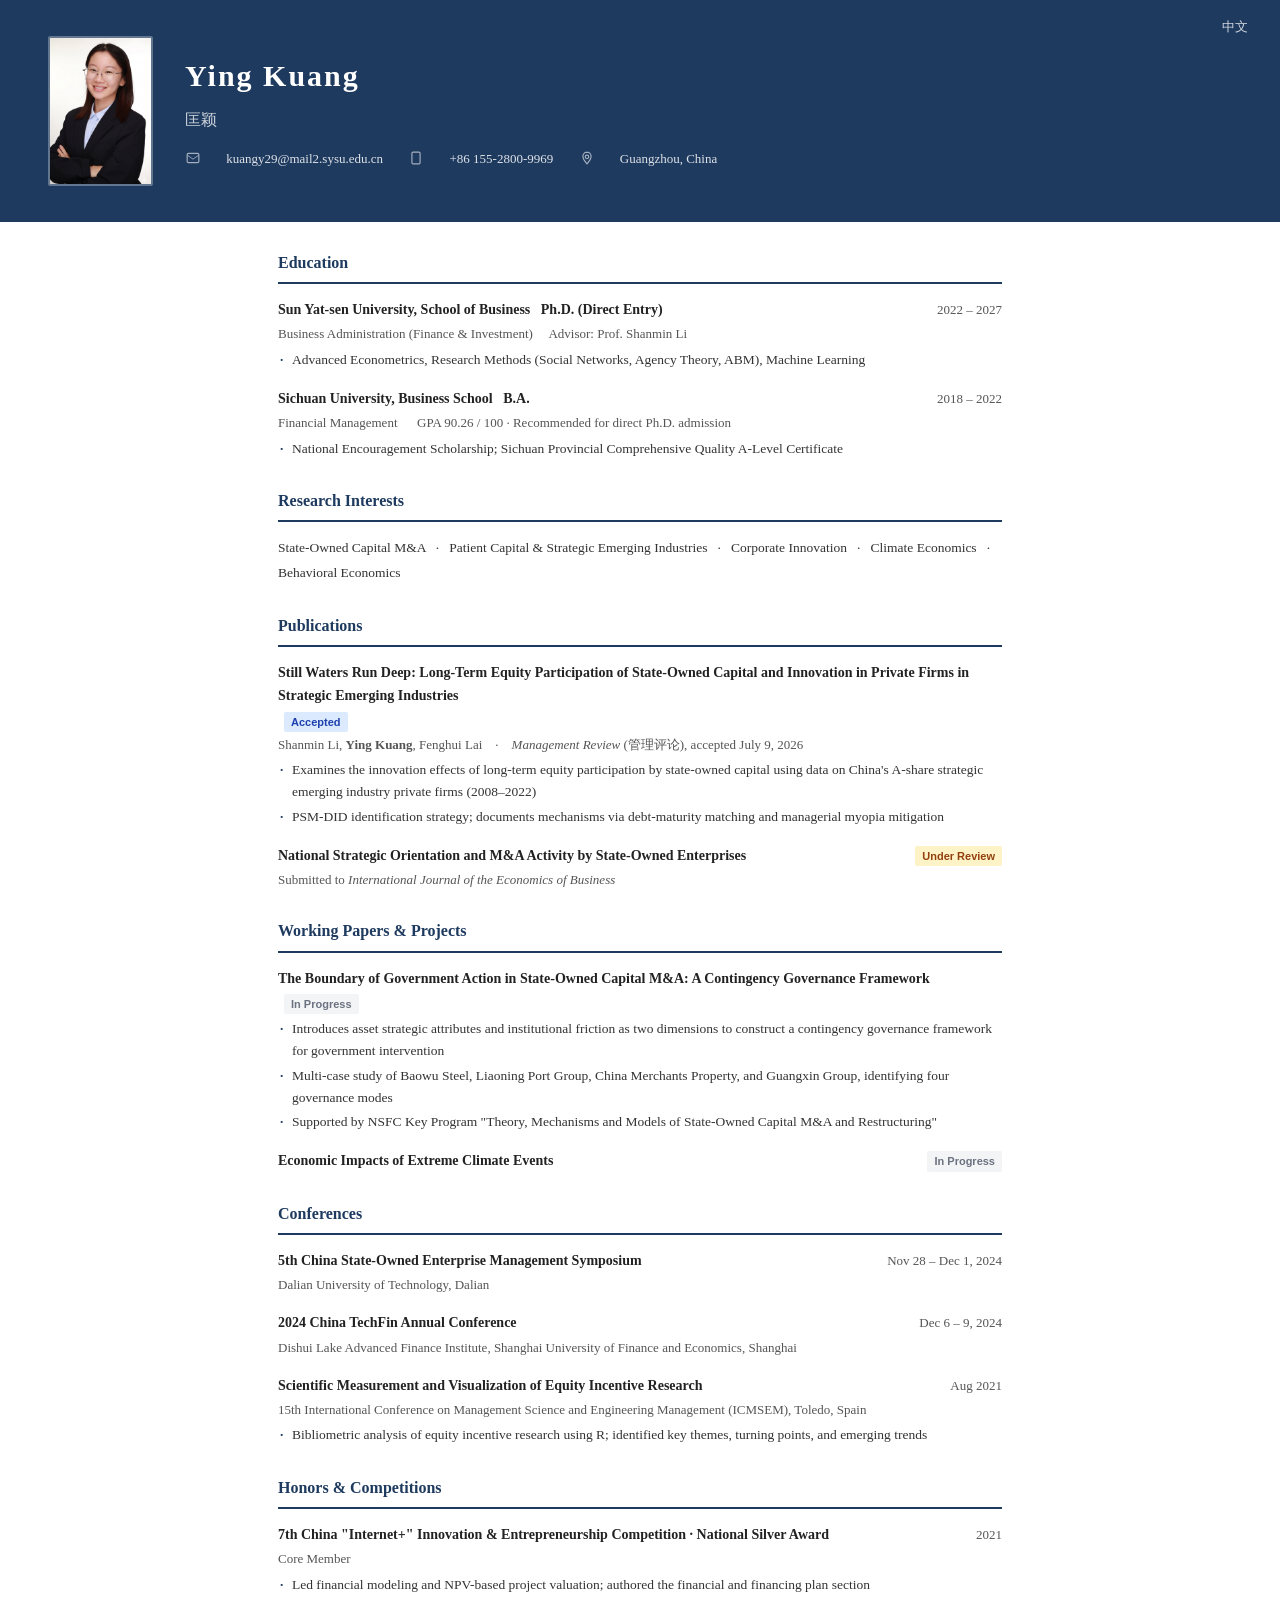
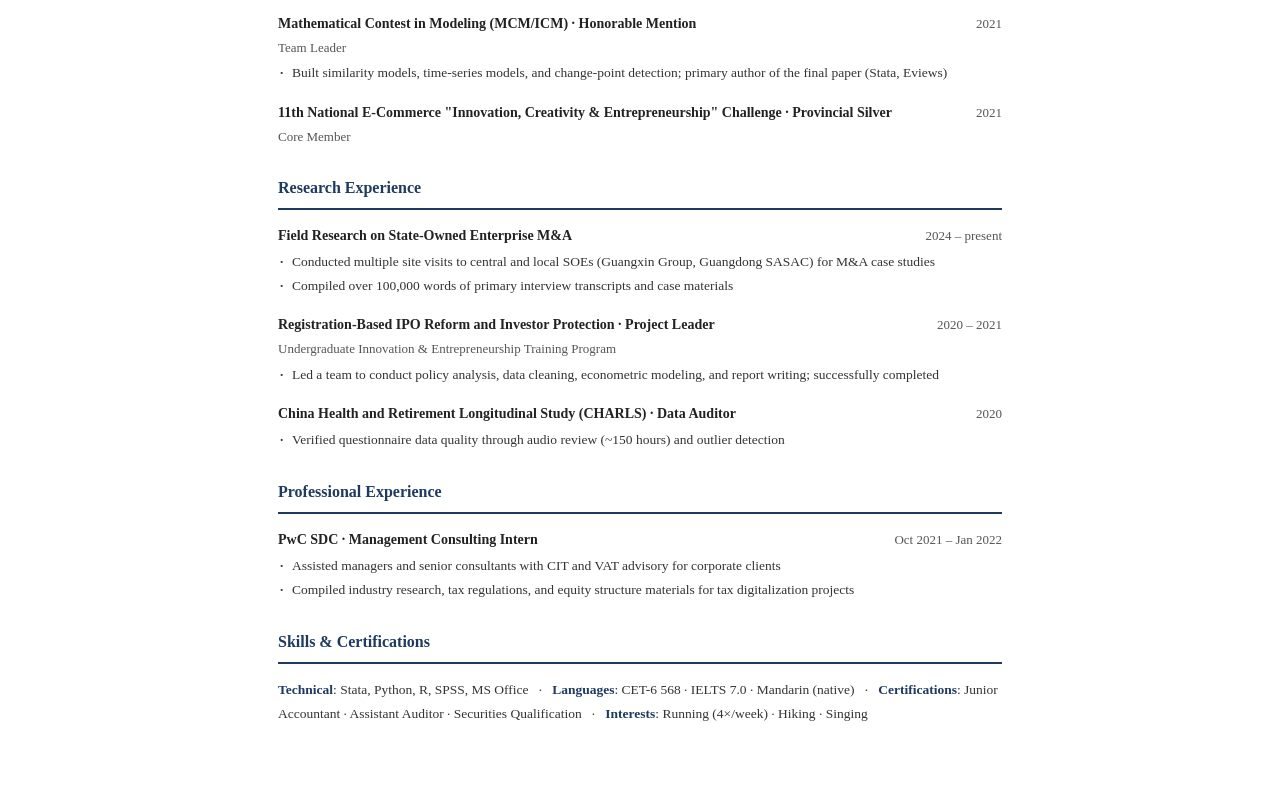
==== index_en.html @ 60b2f798 "feat: optimize resume website — shared CSS, compressed photo, SEO & a11y - Extract duplicate CSS int" ====
<!DOCTYPE html>
<html lang="en">
<head>
<meta charset="UTF-8">
<meta name="viewport" content="width=device-width, initial-scale=1.0">
<title>Ying Kuang — Academic Resume</title>
<meta name="description" content="Ying Kuang (匡颖), Ph.D. candidate at Sun Yat-sen University Business School. Research interests: state-owned capital M&A, patient capital & strategic emerging industries, corporate innovation, climate economics.">
<meta property="og:title" content="Ying Kuang — Academic Resume">
<meta property="og:description" content="Ph.D. candidate at Sun Yat-sen University. Research: state-owned capital M&A, patient capital, corporate innovation.">
<meta property="og:type" content="profile">
<link rel="canonical" href="https://yingkuang.github.io/">
<link rel="icon" href="data:image/svg+xml,<svg xmlns='http://www.w3.org/2000/svg' viewBox='0 0 100 100'><text y='.9em' font-size='90'>YK</text></svg>">
<link rel="stylesheet" href="style.css">
</head>
<body>

<a href="#main-content" class="skip-link">Skip to main content</a>

<header class="header">
  <div class="lang-switch"><a href="index.html" aria-label="Switch to Chinese">中文</a></div>
  <img class="header-photo" src="photo.png" alt="Ying Kuang photo" width="105" height="150">
  <div class="header-info">
    <h1>Ying Kuang</h1>
    <p class="sub-name">匡颖</p>
    <div class="contact-line">
      <span>
        <span class="contact-icon" aria-hidden="true">
          <svg viewBox="0 0 24 24"><rect x="2" y="4" width="20" height="16" rx="2"/><path d="M2 7l10 7 10-7" stroke="#fff" fill="none" stroke-width="1.5"/></svg>
        </span>
        kuangy29@mail2.sysu.edu.cn
      </span>
      <span>
        <span class="contact-icon" aria-hidden="true">
          <svg viewBox="0 0 24 24"><rect x="5" y="2" width="14" height="20" rx="2"/><line x1="12" y1="18" x2="12" y2="18.01"/></svg>
        </span>
        +86 155-2800-9969
      </span>
      <span>
        <span class="contact-icon" aria-hidden="true">
          <svg viewBox="0 0 24 24"><circle cx="12" cy="10" r="3"/><path d="M12 2C8.13 2 5 5.13 5 9c0 5.25 7 13 7 13s7-7.75 7-13c0-3.87-3.13-7-7-7z"/></svg>
        </span>
        Guangzhou, China
      </span>
    </div>
  </div>
</header>

<div class="container" id="main-content">

  <!-- Education -->
  <section class="section" aria-labelledby="sec-edu">
    <h2 class="section-title" id="sec-edu">Education</h2>
    <div class="item">
      <div class="item-head">
        <span class="item-title">Sun Yat-sen University, School of Business &nbsp; Ph.D. (Direct Entry)</span>
        <span class="item-meta">2022 – 2027</span>
      </div>
      <div class="item-sub">Business Administration (Finance &amp; Investment) &emsp;Advisor: Prof. Shanmin Li</div>
      <ul class="item-desc">
        <li>Advanced Econometrics, Research Methods (Social Networks, Agency Theory, ABM), Machine Learning</li>
      </ul>
    </div>
    <div class="item">
      <div class="item-head">
        <span class="item-title">Sichuan University, Business School &nbsp; B.A.</span>
        <span class="item-meta">2018 – 2022</span>
      </div>
      <div class="item-sub">Financial Management &emsp; GPA 90.26 / 100 · Recommended for direct Ph.D. admission</div>
      <ul class="item-desc">
        <li>National Encouragement Scholarship; Sichuan Provincial Comprehensive Quality A-Level Certificate</li>
      </ul>
    </div>
  </section>

  <!-- Research Interests -->
  <section class="section" aria-labelledby="sec-interests">
    <h2 class="section-title" id="sec-interests">Research Interests</h2>
    <p class="inline-skills">
      State-Owned Capital M&amp;A &ensp;·&ensp; Patient Capital &amp; Strategic Emerging Industries &ensp;·&ensp; Corporate Innovation &ensp;·&ensp; Climate Economics &ensp;·&ensp; Behavioral Economics
    </p>
  </section>

  <!-- Publications -->
  <section class="section" aria-labelledby="sec-pub">
    <h2 class="section-title" id="sec-pub">Publications</h2>
    <div class="item">
      <div class="item-head">
        <span class="item-title">Still Waters Run Deep: Long-Term Equity Participation of State-Owned Capital and Innovation in Private Firms in Strategic Emerging Industries</span>
        <span class="tag tag-accepted">Accepted</span>
      </div>
      <div class="item-sub">Shanmin Li, <strong>Ying Kuang</strong>, Fenghui Lai&emsp;·&emsp;<em>Management Review</em> (管理评论), accepted July 9, 2026</div>
      <ul class="item-desc">
        <li>Examines the innovation effects of long-term equity participation by state-owned capital using data on China's A-share strategic emerging industry private firms (2008–2022)</li>
        <li>PSM-DID identification strategy; documents mechanisms via debt-maturity matching and managerial myopia mitigation</li>
      </ul>
    </div>
    <div class="item">
      <div class="item-head">
        <span class="item-title">National Strategic Orientation and M&amp;A Activity by State-Owned Enterprises</span>
        <span class="tag tag-under-review">Under Review</span>
      </div>
      <div class="item-sub">Submitted to <em>International Journal of the Economics of Business</em></div>
    </div>
  </section>

  <!-- Working Papers -->
  <section class="section" aria-labelledby="sec-wip">
    <h2 class="section-title" id="sec-wip">Working Papers &amp; Projects</h2>
    <div class="item">
      <div class="item-head">
        <span class="item-title">The Boundary of Government Action in State-Owned Capital M&amp;A: A Contingency Governance Framework</span>
        <span class="tag tag-working">In Progress</span>
      </div>
      <ul class="item-desc">
        <li>Introduces asset strategic attributes and institutional friction as two dimensions to construct a contingency governance framework for government intervention</li>
        <li>Multi-case study of Baowu Steel, Liaoning Port Group, China Merchants Property, and Guangxin Group, identifying four governance modes</li>
        <li>Supported by NSFC Key Program "Theory, Mechanisms and Models of State-Owned Capital M&amp;A and Restructuring"</li>
      </ul>
    </div>
    <div class="item">
      <div class="item-head">
        <span class="item-title">Economic Impacts of Extreme Climate Events</span>
        <span class="tag tag-working">In Progress</span>
      </div>
    </div>
  </section>

  <!-- Conferences -->
  <section class="section" aria-labelledby="sec-conf">
    <h2 class="section-title" id="sec-conf">Conferences</h2>
    <div class="item">
      <div class="item-head">
        <span class="item-title">5th China State-Owned Enterprise Management Symposium</span>
        <span class="item-meta">Nov 28 – Dec 1, 2024</span>
      </div>
      <div class="item-sub">Dalian University of Technology, Dalian</div>
    </div>
    <div class="item">
      <div class="item-head">
        <span class="item-title">2024 China TechFin Annual Conference</span>
        <span class="item-meta">Dec 6 – 9, 2024</span>
      </div>
      <div class="item-sub">Dishui Lake Advanced Finance Institute, Shanghai University of Finance and Economics, Shanghai</div>
    </div>
    <div class="item">
      <div class="item-head">
        <span class="item-title">Scientific Measurement and Visualization of Equity Incentive Research</span>
        <span class="item-meta">Aug 2021</span>
      </div>
      <div class="item-sub">15th International Conference on Management Science and Engineering Management (ICMSEM), Toledo, Spain</div>
      <ul class="item-desc">
        <li>Bibliometric analysis of equity incentive research using R; identified key themes, turning points, and emerging trends</li>
      </ul>
    </div>
  </section>

  <!-- Honors & Competitions -->
  <section class="section" aria-labelledby="sec-honors">
    <h2 class="section-title" id="sec-honors">Honors &amp; Competitions</h2>
    <div class="item">
      <div class="item-head">
        <span class="item-title">7th China "Internet+" Innovation &amp; Entrepreneurship Competition · National Silver Award</span>
        <span class="item-meta">2021</span>
      </div>
      <div class="item-sub">Core Member</div>
      <ul class="item-desc">
        <li>Led financial modeling and NPV-based project valuation; authored the financial and financing plan section</li>
      </ul>
    </div>
    <div class="item">
      <div class="item-head">
        <span class="item-title">Mathematical Contest in Modeling (MCM/ICM) · Honorable Mention</span>
        <span class="item-meta">2021</span>
      </div>
      <div class="item-sub">Team Leader</div>
      <ul class="item-desc">
        <li>Built similarity models, time-series models, and change-point detection; primary author of the final paper (Stata, Eviews)</li>
      </ul>
    </div>
    <div class="item">
      <div class="item-head">
        <span class="item-title">11th National E-Commerce "Innovation, Creativity &amp; Entrepreneurship" Challenge · Provincial Silver</span>
        <span class="item-meta">2021</span>
      </div>
      <div class="item-sub">Core Member</div>
    </div>
  </section>

  <!-- Research Experience -->
  <section class="section" aria-labelledby="sec-research">
    <h2 class="section-title" id="sec-research">Research Experience</h2>
    <div class="item">
      <div class="item-head">
        <span class="item-title">Field Research on State-Owned Enterprise M&amp;A</span>
        <span class="item-meta">2024 – present</span>
      </div>
      <ul class="item-desc">
        <li>Conducted multiple site visits to central and local SOEs (Guangxin Group, Guangdong SASAC) for M&amp;A case studies</li>
        <li>Compiled over 100,000 words of primary interview transcripts and case materials</li>
      </ul>
    </div>
    <div class="item">
      <div class="item-head">
        <span class="item-title">Registration-Based IPO Reform and Investor Protection · Project Leader</span>
        <span class="item-meta">2020 – 2021</span>
      </div>
      <div class="item-sub">Undergraduate Innovation &amp; Entrepreneurship Training Program</div>
      <ul class="item-desc">
        <li>Led a team to conduct policy analysis, data cleaning, econometric modeling, and report writing; successfully completed</li>
      </ul>
    </div>
    <div class="item">
      <div class="item-head">
        <span class="item-title">China Health and Retirement Longitudinal Study (CHARLS) · Data Auditor</span>
        <span class="item-meta">2020</span>
      </div>
      <ul class="item-desc">
        <li>Verified questionnaire data quality through audio review (~150 hours) and outlier detection</li>
      </ul>
    </div>
  </section>

  <!-- Professional Experience -->
  <section class="section" aria-labelledby="sec-intern">
    <h2 class="section-title" id="sec-intern">Professional Experience</h2>
    <div class="item">
      <div class="item-head">
        <span class="item-title">PwC SDC · Management Consulting Intern</span>
        <span class="item-meta">Oct 2021 – Jan 2022</span>
      </div>
      <ul class="item-desc">
        <li>Assisted managers and senior consultants with CIT and VAT advisory for corporate clients</li>
        <li>Compiled industry research, tax regulations, and equity structure materials for tax digitalization projects</li>
      </ul>
    </div>
  </section>

  <!-- Skills -->
  <section class="section" aria-labelledby="sec-skills">
    <h2 class="section-title" id="sec-skills">Skills &amp; Certifications</h2>
    <p class="inline-skills">
      <strong>Technical</strong>: Stata, Python, R, SPSS, MS Office &ensp;·&ensp;
      <strong>Languages</strong>: CET-6 568 · IELTS 7.0 · Mandarin (native) &ensp;·&ensp;
      <strong>Certifications</strong>: Junior Accountant · Assistant Auditor · Securities Qualification &ensp;·&ensp;
      <strong>Interests</strong>: Running (4×/week) · Hiking · Singing
    </p>
  </section>

</div>
</body>
</html>
---- style.css ----
/* ===== Reset & Base ===== */
* { margin: 0; padding: 0; box-sizing: border-box; }

body {
  font-family: "Times New Roman", "Songti SC", "Noto Serif SC", "SimSun", serif;
  font-size: 14px;
  line-height: 1.65;
  color: #222;
  background: #fff;
  -webkit-font-smoothing: antialiased;
}

a {
  color: #1e3a5f;
  text-decoration: none;
}
a:hover {
  text-decoration: underline;
}

/* ===== Skip Link (accessibility) ===== */
.skip-link {
  position: absolute;
  top: -100px;
  left: 0;
  background: #1e3a5f;
  color: #fff;
  padding: 8px 16px;
  z-index: 100;
}
.skip-link:focus {
  top: 0;
}

/* ===== Header ===== */
.header {
  position: relative;
  background: #1e3a5f;
  color: #fff;
  padding: 36px 48px;
  display: flex;
  align-items: center;
  gap: 32px;
}
.header-photo {
  width: 105px;
  height: 150px;
  object-fit: cover;
  border: 2px solid rgba(255, 255, 255, 0.3);
  flex-shrink: 0;
  border-radius: 2px;
}
.header-info h1 {
  font-size: 30px;
  font-weight: 700;
  letter-spacing: 2px;
  margin-bottom: 6px;
  font-family: "Times New Roman", "Songti SC", "Noto Serif SC", serif;
}
.header-info .sub-name {
  font-size: 16px;
  font-weight: 400;
  opacity: 0.75;
  margin-bottom: 14px;
}
.header-info .contact-line {
  font-size: 13px;
  opacity: 0.85;
  line-height: 1.8;
}
.header-info .contact-line span {
  margin-right: 22px;
}
.contact-icon {
  display: inline-block;
  width: 16px;
  text-align: center;
  margin-right: 2px;
  filter: brightness(10);
  opacity: 0.7;
}
.contact-icon svg {
  width: 14px;
  height: 14px;
  vertical-align: -2px;
  fill: none;
  stroke: currentColor;
  stroke-width: 2;
}

/* ===== Language Switch ===== */
.lang-switch {
  position: absolute;
  top: 16px;
  right: 32px;
  font-size: 13px;
  font-family: -apple-system, BlinkMacSystemFont, "PingFang SC", sans-serif;
}
.lang-switch a {
  color: rgba(255, 255, 255, 0.8);
}
.lang-switch a:hover {
  color: #fff;
  text-decoration: none;
}

/* ===== Container & Sections ===== */
.container {
  max-width: 820px;
  margin: 0 auto;
  padding: 0 48px 60px;
}
.section {
  margin-top: 28px;
}
.section-title {
  font-size: 16px;
  font-weight: 700;
  color: #1e3a5f;
  padding-bottom: 6px;
  border-bottom: 2px solid #1e3a5f;
  margin-bottom: 14px;
  font-family: "Times New Roman", "Songti SC", "Noto Serif SC", serif;
}

/* ===== Items ===== */
.item {
  margin-bottom: 16px;
}
.item-head {
  display: flex;
  justify-content: space-between;
  align-items: baseline;
  flex-wrap: wrap;
  gap: 4px 12px;
  margin-bottom: 2px;
}
.item-title {
  font-weight: 700;
  font-size: 14px;
}
.item-meta {
  font-size: 13px;
  color: #555;
  white-space: nowrap;
}
.item-sub {
  font-size: 13px;
  color: #555;
  margin-bottom: 2px;
}
.item-desc {
  font-size: 13.5px;
  color: #333;
  margin-top: 4px;
}
.item-desc li {
  position: relative;
  padding-left: 14px;
  margin-bottom: 2px;
  list-style: none;
}
.item-desc li::before {
  content: "\00B7";
  position: absolute;
  left: 2px;
  color: #1e3a5f;
  font-weight: 700;
}

/* ===== Tags ===== */
.tag {
  display: inline-block;
  font-size: 11px;
  font-weight: 600;
  padding: 1px 7px;
  border-radius: 2px;
  margin-left: 6px;
  vertical-align: middle;
  font-family: -apple-system, BlinkMacSystemFont, "PingFang SC", sans-serif;
}
.tag-accepted {
  background: #dbeafe;
  color: #1e40af;
}
.tag-under-review {
  background: #fef3c7;
  color: #92400e;
}
.tag-working {
  background: #f3f4f6;
  color: #6b7280;
}

/* ===== Inline Skills ===== */
.inline-skills {
  font-size: 13.5px;
  color: #333;
  line-height: 1.8;
}
.inline-skills strong {
  color: #1e3a5f;
}

/* ===== Print ===== */
@media print {
  body {
    font-size: 12px;
  }
  .header {
    padding: 20px 32px;
    -webkit-print-color-adjust: exact;
    print-color-adjust: exact;
  }
  .container {
    padding: 0 32px 32px;
  }
  .section {
    page-break-inside: avoid;
  }
  .lang-switch,
  .skip-link {
    display: none;
  }
  a[href]::after {
    content: none;
  }
}

/* ===== Mobile ===== */
@media (max-width: 640px) {
  .header {
    flex-direction: column;
    text-align: center;
    padding: 28px 20px;
  }
  .container {
    padding: 0 20px 40px;
  }
  .header-info .contact-line span {
    display: block;
    margin-right: 0;
    margin-bottom: 2px;
  }
  .lang-switch {
    top: 10px;
    right: 16px;
  }
}
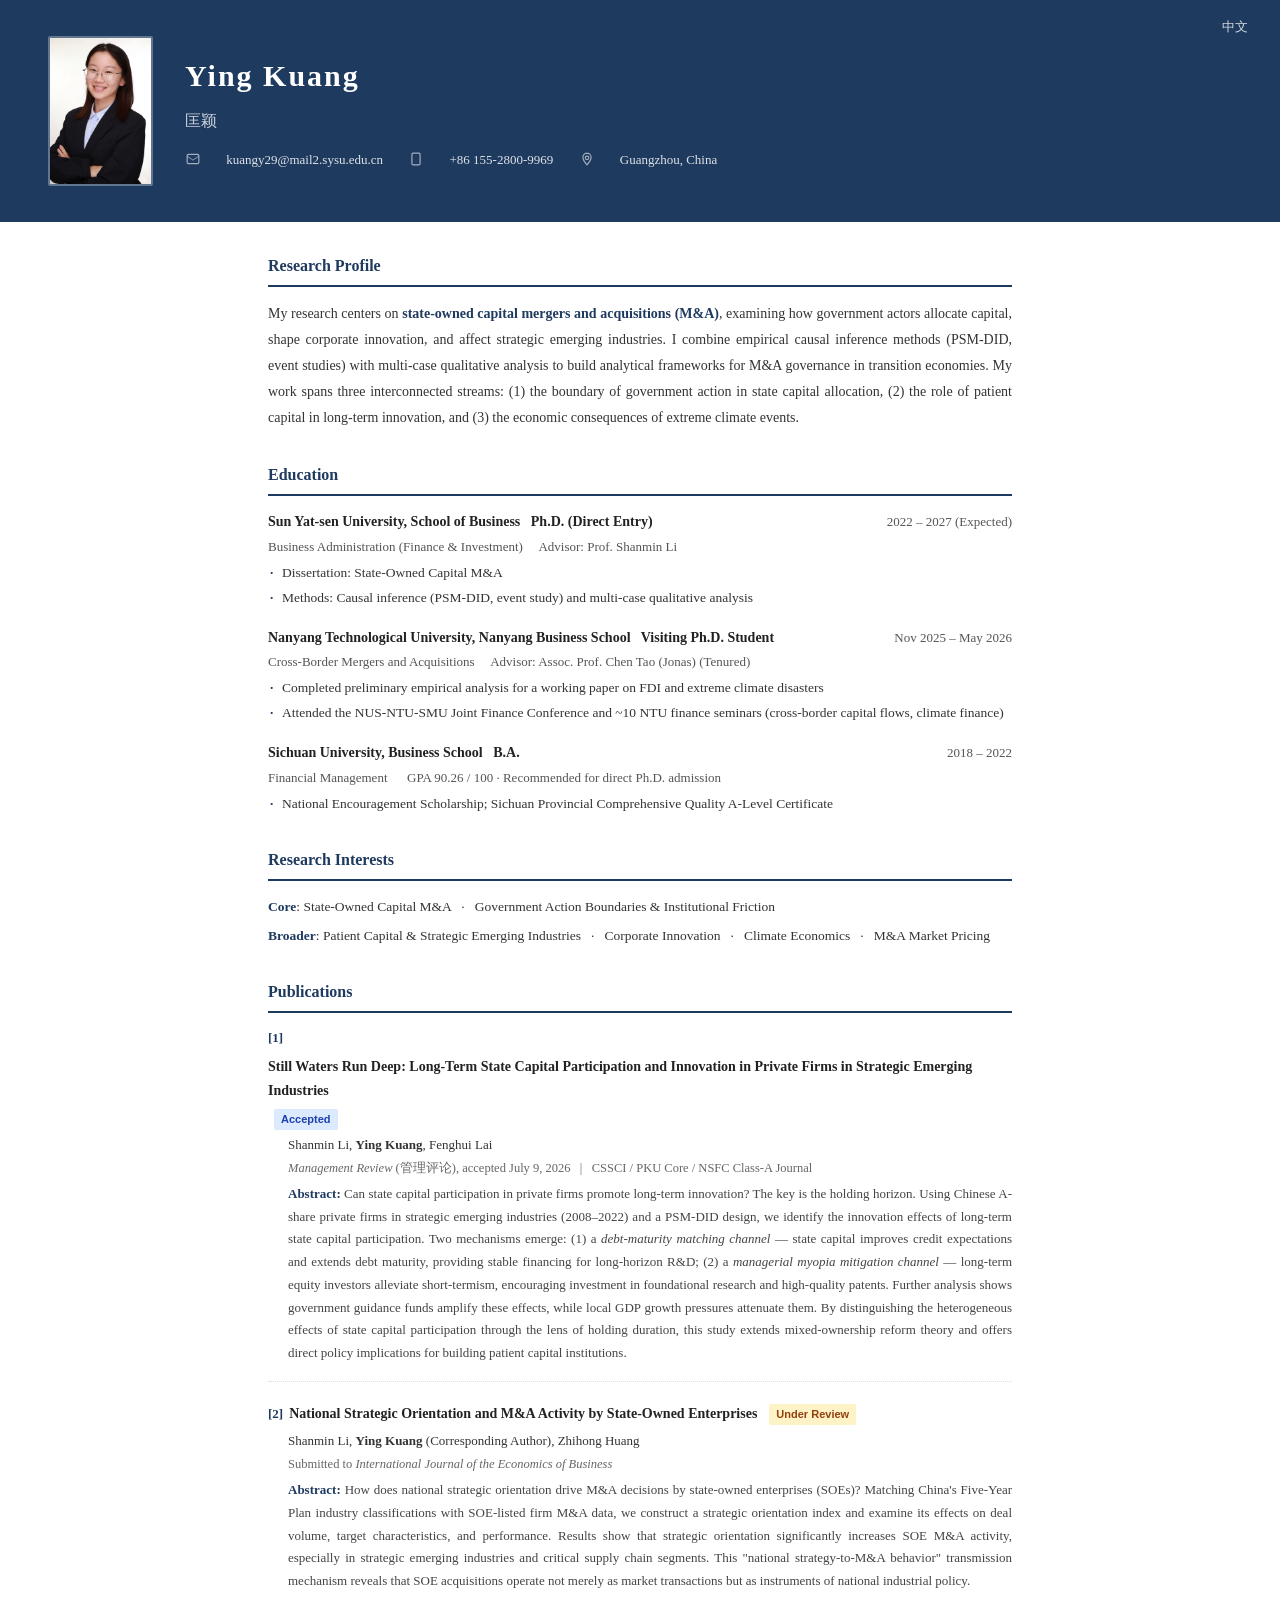
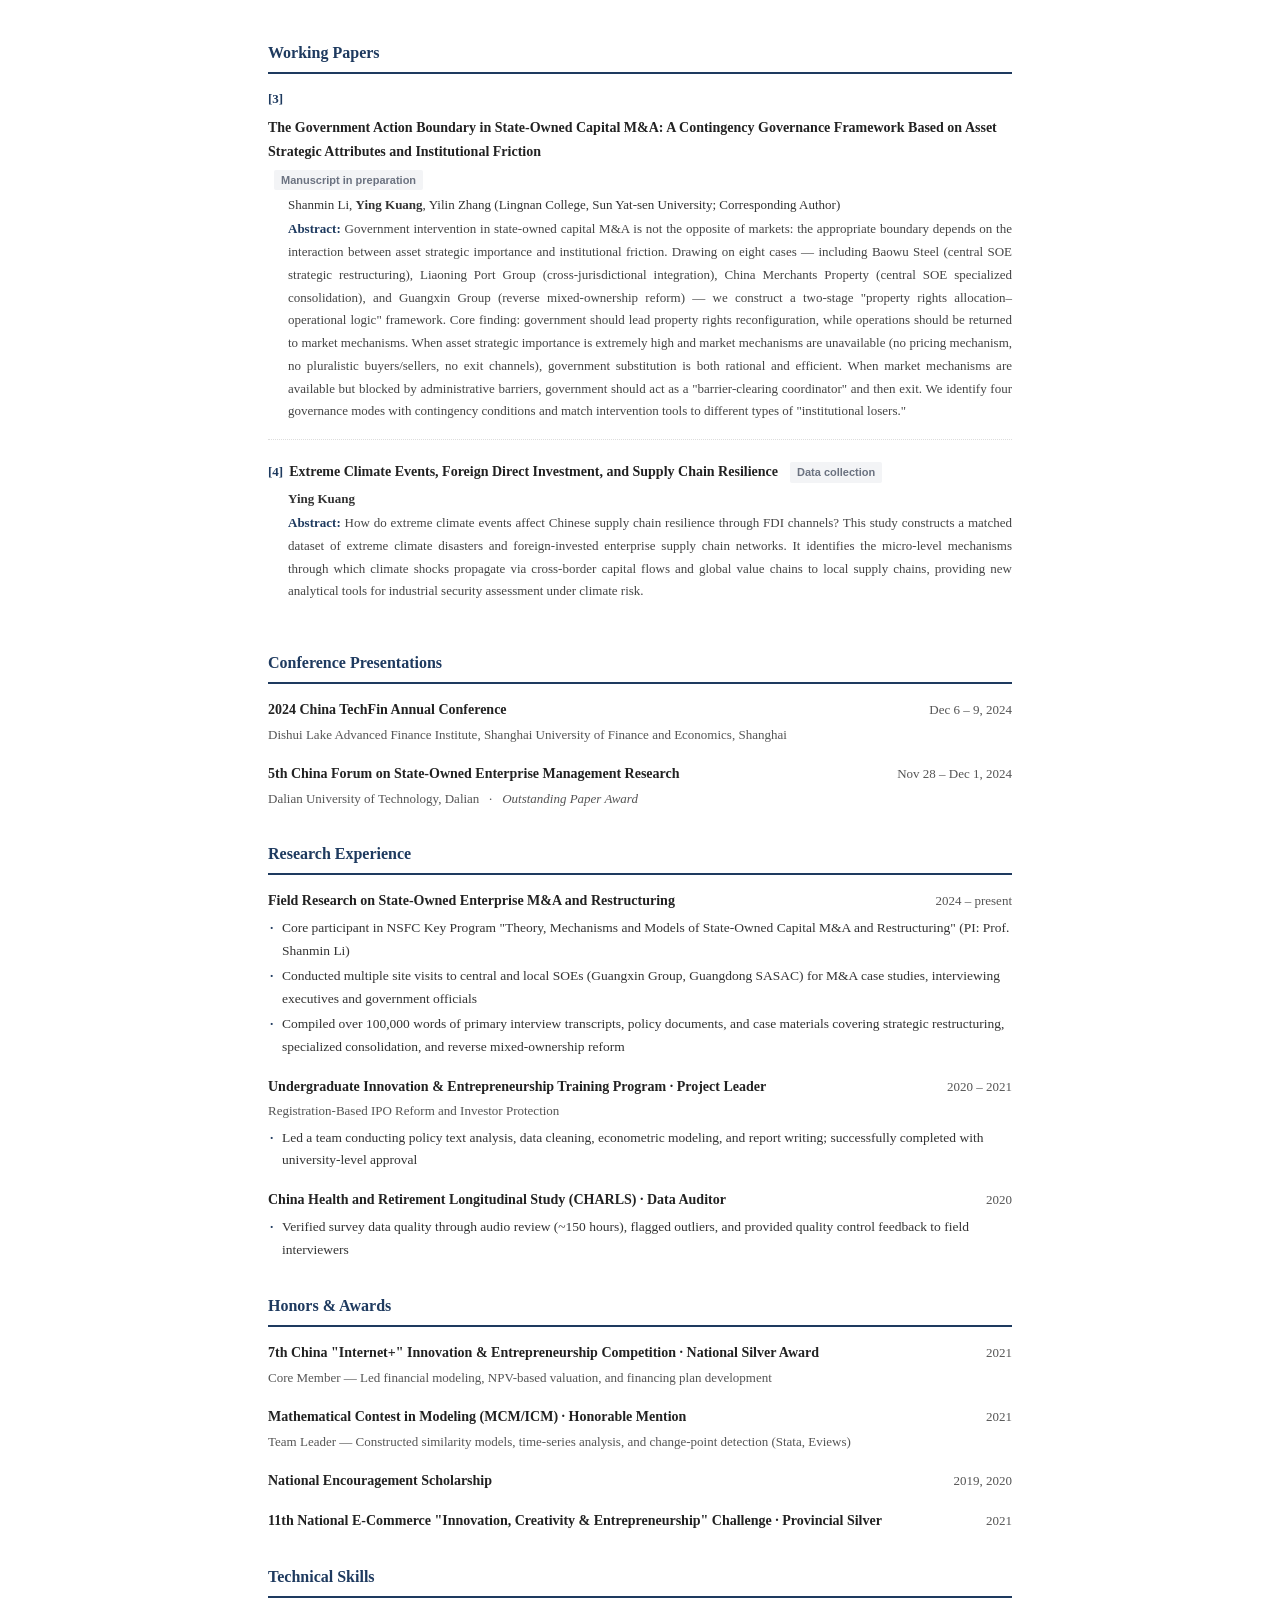
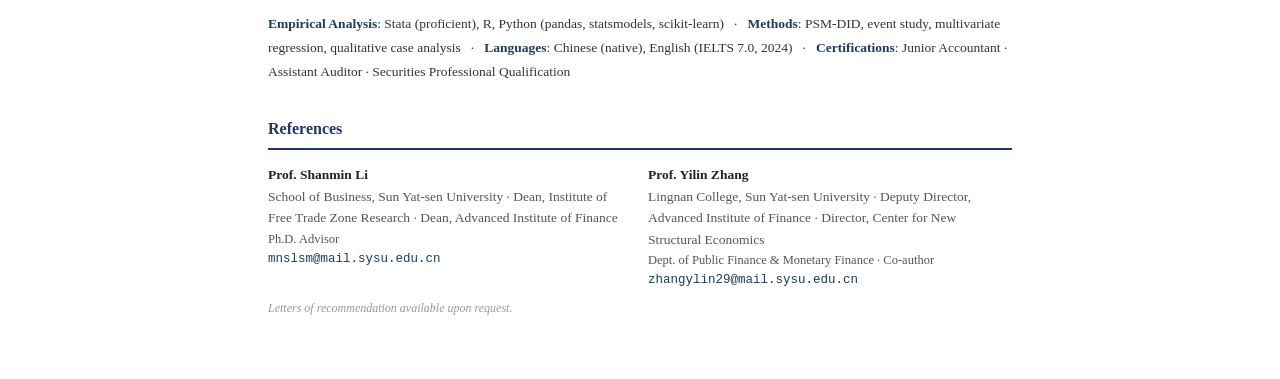
==== commit 35caecf3: "feat: 重构学术简历，面向博士后申请 - 新增研究综述、推荐人板块，论文详情大幅扩展 - 修正论文作者信息，删除本科文献计量旧作 - 新增南洋理工交换经历 - 更新推荐人完整信息及邮箱  Co-A" ====
--- a/index_en.html
+++ b/index_en.html
@@ -3,12 +3,12 @@
 <head>
 <meta charset="UTF-8">
 <meta name="viewport" content="width=device-width, initial-scale=1.0">
-<title>Ying Kuang — Academic Resume</title>
-<meta name="description" content="Ying Kuang (匡颖), Ph.D. candidate at Sun Yat-sen University Business School. Research interests: state-owned capital M&A, patient capital & strategic emerging industries, corporate innovation, climate economics.">
-<meta property="og:title" content="Ying Kuang — Academic Resume">
-<meta property="og:description" content="Ph.D. candidate at Sun Yat-sen University. Research: state-owned capital M&A, patient capital, corporate innovation.">
+<title>Ying Kuang — Academic CV</title>
+<meta name="description" content="Ying Kuang, Ph.D. candidate at Sun Yat-sen University Business School, advised by Prof. Shanmin Li. Research: state-owned capital M&A, patient capital & corporate innovation, climate economics. Seeking postdoctoral position.">
+<meta property="og:title" content="Ying Kuang — Academic CV">
+<meta property="og:description" content="Ph.D. candidate at Sun Yat-sen University. Research: state-owned capital M&A, patient capital, corporate innovation, climate economics.">
 <meta property="og:type" content="profile">
-<link rel="canonical" href="https://yingkuang.github.io/">
+<link rel="canonical" href="https://kkyy31415.github.io/yingkuang.github.io/">
 <link rel="icon" href="data:image/svg+xml,<svg xmlns='http://www.w3.org/2000/svg' viewBox='0 0 100 100'><text y='.9em' font-size='90'>YK</text></svg>">
 <link rel="stylesheet" href="style.css">
 </head>
@@ -17,7 +17,7 @@
 <a href="#main-content" class="skip-link">Skip to main content</a>
 
 <header class="header">
-  <div class="lang-switch"><a href="index.html" aria-label="Switch to Chinese">中文</a></div>
+  <div class="lang-switch"><a href="index.html" aria-label="切换中文">中文</a></div>
   <img class="header-photo" src="photo.png" alt="Ying Kuang photo" width="105" height="150">
   <div class="header-info">
     <h1>Ying Kuang</h1>
@@ -47,17 +47,39 @@
 
 <div class="container" id="main-content">
 
+  <!-- Research Profile -->
+  <section class="section" aria-labelledby="sec-profile">
+    <h2 class="section-title" id="sec-profile">Research Profile</h2>
+    <p class="profile-text">
+      My research centers on <strong>state-owned capital mergers and acquisitions (M&A)</strong>, examining how government actors allocate capital, shape corporate innovation, and affect strategic emerging industries.
+      I combine empirical causal inference methods (PSM-DID, event studies) with multi-case qualitative analysis to build analytical frameworks for M&A governance in transition economies.
+      My work spans three interconnected streams: (1) the boundary of government action in state capital allocation, (2) the role of patient capital in long-term innovation, and (3) the economic consequences of extreme climate events.
+    </p>
+  </section>
+
   <!-- Education -->
   <section class="section" aria-labelledby="sec-edu">
     <h2 class="section-title" id="sec-edu">Education</h2>
     <div class="item">
       <div class="item-head">
         <span class="item-title">Sun Yat-sen University, School of Business &nbsp; Ph.D. (Direct Entry)</span>
-        <span class="item-meta">2022 – 2027</span>
+        <span class="item-meta">2022 – 2027 (Expected)</span>
       </div>
       <div class="item-sub">Business Administration (Finance &amp; Investment) &emsp;Advisor: Prof. Shanmin Li</div>
       <ul class="item-desc">
-        <li>Advanced Econometrics, Research Methods (Social Networks, Agency Theory, ABM), Machine Learning</li>
+        <li>Dissertation: State-Owned Capital M&amp;A</li>
+        <li>Methods: Causal inference (PSM-DID, event study) and multi-case qualitative analysis</li>
+      </ul>
+    </div>
+    <div class="item">
+      <div class="item-head">
+        <span class="item-title">Nanyang Technological University, Nanyang Business School &nbsp; Visiting Ph.D. Student</span>
+        <span class="item-meta">Nov 2025 – May 2026</span>
+      </div>
+      <div class="item-sub">Cross-Border Mergers and Acquisitions &emsp;Advisor: Assoc. Prof. Chen Tao (Jonas) (Tenured)</div>
+      <ul class="item-desc">
+        <li>Completed preliminary empirical analysis for a working paper on FDI and extreme climate disasters</li>
+        <li>Attended the NUS-NTU-SMU Joint Finance Conference and ~10 NTU finance seminars (cross-border capital flows, climate finance)</li>
       </ul>
     </div>
     <div class="item">
@@ -76,65 +98,95 @@
   <section class="section" aria-labelledby="sec-interests">
     <h2 class="section-title" id="sec-interests">Research Interests</h2>
     <p class="inline-skills">
-      State-Owned Capital M&amp;A &ensp;·&ensp; Patient Capital &amp; Strategic Emerging Industries &ensp;·&ensp; Corporate Innovation &ensp;·&ensp; Climate Economics &ensp;·&ensp; Behavioral Economics
+      <strong>Core</strong>: State-Owned Capital M&amp;A &ensp;·&ensp; Government Action Boundaries &amp; Institutional Friction
+    </p>
+    <p class="inline-skills" style="margin-top:4px;">
+      <strong>Broader</strong>: Patient Capital &amp; Strategic Emerging Industries &ensp;·&ensp; Corporate Innovation &ensp;·&ensp; Climate Economics &ensp;·&ensp; M&amp;A Market Pricing
     </p>
   </section>
 
   <!-- Publications -->
   <section class="section" aria-labelledby="sec-pub">
     <h2 class="section-title" id="sec-pub">Publications</h2>
-    <div class="item">
-      <div class="item-head">
-        <span class="item-title">Still Waters Run Deep: Long-Term Equity Participation of State-Owned Capital and Innovation in Private Firms in Strategic Emerging Industries</span>
+
+    <div class="pub-item">
+      <div class="pub-head">
+        <span class="pub-number">[1]</span>
+        <span class="pub-title">Still Waters Run Deep: Long-Term State Capital Participation and Innovation in Private Firms in Strategic Emerging Industries</span>
         <span class="tag tag-accepted">Accepted</span>
       </div>
-      <div class="item-sub">Shanmin Li, <strong>Ying Kuang</strong>, Fenghui Lai&emsp;·&emsp;<em>Management Review</em> (管理评论), accepted July 9, 2026</div>
-      <ul class="item-desc">
-        <li>Examines the innovation effects of long-term equity participation by state-owned capital using data on China's A-share strategic emerging industry private firms (2008–2022)</li>
-        <li>PSM-DID identification strategy; documents mechanisms via debt-maturity matching and managerial myopia mitigation</li>
-      </ul>
-    </div>
-    <div class="item">
-      <div class="item-head">
-        <span class="item-title">National Strategic Orientation and M&amp;A Activity by State-Owned Enterprises</span>
+      <div class="pub-authors">Shanmin Li, <strong>Ying Kuang</strong>, Fenghui Lai</div>
+      <div class="pub-journal"><em>Management Review</em> (管理评论), accepted July 9, 2026 &ensp;|&ensp; CSSCI / PKU Core / NSFC Class-A Journal</div>
+      <div class="pub-abstract">
+        <strong>Abstract:</strong>
+        Can state capital participation in private firms promote long-term innovation? The key is the holding horizon.
+        Using Chinese A-share private firms in strategic emerging industries (2008–2022) and a PSM-DID design, we identify the innovation effects of long-term state capital participation.
+        Two mechanisms emerge: (1) a <em>debt-maturity matching channel</em> — state capital improves credit expectations and extends debt maturity, providing stable financing for long-horizon R&D; (2) a <em>managerial myopia mitigation channel</em> — long-term equity investors alleviate short-termism, encouraging investment in foundational research and high-quality patents.
+        Further analysis shows government guidance funds amplify these effects, while local GDP growth pressures attenuate them.
+        By distinguishing the heterogeneous effects of state capital participation through the lens of holding duration, this study extends mixed-ownership reform theory and offers direct policy implications for building patient capital institutions.
+      </div>
+    </div>
+
+    <div class="pub-item">
+      <div class="pub-head">
+        <span class="pub-number">[2]</span>
+        <span class="pub-title">National Strategic Orientation and M&amp;A Activity by State-Owned Enterprises</span>
         <span class="tag tag-under-review">Under Review</span>
       </div>
-      <div class="item-sub">Submitted to <em>International Journal of the Economics of Business</em></div>
+      <div class="pub-authors">Shanmin Li, <strong>Ying Kuang</strong> (Corresponding Author), Zhihong Huang</div>
+      <div class="pub-journal">Submitted to <em>International Journal of the Economics of Business</em></div>
+      <div class="pub-abstract">
+        <strong>Abstract:</strong>
+        How does national strategic orientation drive M&A decisions by state-owned enterprises (SOEs)?
+        Matching China's Five-Year Plan industry classifications with SOE-listed firm M&A data, we construct a strategic orientation index and examine its effects on deal volume, target characteristics, and performance.
+        Results show that strategic orientation significantly increases SOE M&A activity, especially in strategic emerging industries and critical supply chain segments.
+        This "national strategy-to-M&A behavior" transmission mechanism reveals that SOE acquisitions operate not merely as market transactions but as instruments of national industrial policy.
+      </div>
     </div>
   </section>
 
   <!-- Working Papers -->
   <section class="section" aria-labelledby="sec-wip">
-    <h2 class="section-title" id="sec-wip">Working Papers &amp; Projects</h2>
-    <div class="item">
-      <div class="item-head">
-        <span class="item-title">The Boundary of Government Action in State-Owned Capital M&amp;A: A Contingency Governance Framework</span>
-        <span class="tag tag-working">In Progress</span>
-      </div>
-      <ul class="item-desc">
-        <li>Introduces asset strategic attributes and institutional friction as two dimensions to construct a contingency governance framework for government intervention</li>
-        <li>Multi-case study of Baowu Steel, Liaoning Port Group, China Merchants Property, and Guangxin Group, identifying four governance modes</li>
-        <li>Supported by NSFC Key Program "Theory, Mechanisms and Models of State-Owned Capital M&amp;A and Restructuring"</li>
-      </ul>
-    </div>
-    <div class="item">
-      <div class="item-head">
-        <span class="item-title">Economic Impacts of Extreme Climate Events</span>
-        <span class="tag tag-working">In Progress</span>
-      </div>
-    </div>
-  </section>
-
-  <!-- Conferences -->
+    <h2 class="section-title" id="sec-wip">Working Papers</h2>
+
+    <div class="pub-item">
+      <div class="pub-head">
+        <span class="pub-number">[3]</span>
+        <span class="pub-title">The Government Action Boundary in State-Owned Capital M&amp;A: A Contingency Governance Framework Based on Asset Strategic Attributes and Institutional Friction</span>
+        <span class="tag tag-working">Manuscript in preparation</span>
+      </div>
+      <div class="pub-authors">Shanmin Li, <strong>Ying Kuang</strong>, Yilin Zhang (Lingnan College, Sun Yat-sen University; Corresponding Author)</div>
+      <div class="pub-abstract">
+        <strong>Abstract:</strong>
+        Government intervention in state-owned capital M&A is not the opposite of markets: the appropriate boundary depends on the interaction between asset strategic importance and institutional friction.
+        Drawing on eight cases — including Baowu Steel (central SOE strategic restructuring), Liaoning Port Group (cross-jurisdictional integration), China Merchants Property (central SOE specialized consolidation), and Guangxin Group (reverse mixed-ownership reform) — we construct a two-stage "property rights allocation–operational logic" framework.
+        Core finding: government should lead property rights reconfiguration, while operations should be returned to market mechanisms.
+        When asset strategic importance is extremely high and market mechanisms are unavailable (no pricing mechanism, no pluralistic buyers/sellers, no exit channels), government substitution is both rational and efficient.
+        When market mechanisms are available but blocked by administrative barriers, government should act as a "barrier-clearing coordinator" and then exit.
+        We identify four governance modes with contingency conditions and match intervention tools to different types of "institutional losers."
+      </div>
+    </div>
+
+    <div class="pub-item">
+      <div class="pub-head">
+        <span class="pub-number">[4]</span>
+        <span class="pub-title">Extreme Climate Events, Foreign Direct Investment, and Supply Chain Resilience</span>
+        <span class="tag tag-working">Data collection</span>
+      </div>
+      <div class="pub-authors"><strong>Ying Kuang</strong></div>
+      <div class="pub-abstract">
+        <strong>Abstract:</strong>
+        How do extreme climate events affect Chinese supply chain resilience through FDI channels?
+        This study constructs a matched dataset of extreme climate disasters and foreign-invested enterprise supply chain networks.
+        It identifies the micro-level mechanisms through which climate shocks propagate via cross-border capital flows and global value chains to local supply chains, providing new analytical tools for industrial security assessment under climate risk.
+      </div>
+    </div>
+
+  </section>
+
+  <!-- Conference Presentations -->
   <section class="section" aria-labelledby="sec-conf">
-    <h2 class="section-title" id="sec-conf">Conferences</h2>
-    <div class="item">
-      <div class="item-head">
-        <span class="item-title">5th China State-Owned Enterprise Management Symposium</span>
-        <span class="item-meta">Nov 28 – Dec 1, 2024</span>
-      </div>
-      <div class="item-sub">Dalian University of Technology, Dalian</div>
-    </div>
+    <h2 class="section-title" id="sec-conf">Conference Presentations</h2>
     <div class="item">
       <div class="item-head">
         <span class="item-title">2024 China TechFin Annual Conference</span>
@@ -144,45 +196,10 @@
     </div>
     <div class="item">
       <div class="item-head">
-        <span class="item-title">Scientific Measurement and Visualization of Equity Incentive Research</span>
-        <span class="item-meta">Aug 2021</span>
-      </div>
-      <div class="item-sub">15th International Conference on Management Science and Engineering Management (ICMSEM), Toledo, Spain</div>
-      <ul class="item-desc">
-        <li>Bibliometric analysis of equity incentive research using R; identified key themes, turning points, and emerging trends</li>
-      </ul>
-    </div>
-  </section>
-
-  <!-- Honors & Competitions -->
-  <section class="section" aria-labelledby="sec-honors">
-    <h2 class="section-title" id="sec-honors">Honors &amp; Competitions</h2>
-    <div class="item">
-      <div class="item-head">
-        <span class="item-title">7th China "Internet+" Innovation &amp; Entrepreneurship Competition · National Silver Award</span>
-        <span class="item-meta">2021</span>
-      </div>
-      <div class="item-sub">Core Member</div>
-      <ul class="item-desc">
-        <li>Led financial modeling and NPV-based project valuation; authored the financial and financing plan section</li>
-      </ul>
-    </div>
-    <div class="item">
-      <div class="item-head">
-        <span class="item-title">Mathematical Contest in Modeling (MCM/ICM) · Honorable Mention</span>
-        <span class="item-meta">2021</span>
-      </div>
-      <div class="item-sub">Team Leader</div>
-      <ul class="item-desc">
-        <li>Built similarity models, time-series models, and change-point detection; primary author of the final paper (Stata, Eviews)</li>
-      </ul>
-    </div>
-    <div class="item">
-      <div class="item-head">
-        <span class="item-title">11th National E-Commerce "Innovation, Creativity &amp; Entrepreneurship" Challenge · Provincial Silver</span>
-        <span class="item-meta">2021</span>
-      </div>
-      <div class="item-sub">Core Member</div>
+        <span class="item-title">5th China Forum on State-Owned Enterprise Management Research</span>
+        <span class="item-meta">Nov 28 – Dec 1, 2024</span>
+      </div>
+      <div class="item-sub">Dalian University of Technology, Dalian &ensp;·&ensp; <em>Outstanding Paper Award</em></div>
     </div>
   </section>
 
@@ -191,22 +208,23 @@
     <h2 class="section-title" id="sec-research">Research Experience</h2>
     <div class="item">
       <div class="item-head">
-        <span class="item-title">Field Research on State-Owned Enterprise M&amp;A</span>
+        <span class="item-title">Field Research on State-Owned Enterprise M&amp;A and Restructuring</span>
         <span class="item-meta">2024 – present</span>
       </div>
       <ul class="item-desc">
-        <li>Conducted multiple site visits to central and local SOEs (Guangxin Group, Guangdong SASAC) for M&amp;A case studies</li>
-        <li>Compiled over 100,000 words of primary interview transcripts and case materials</li>
-      </ul>
-    </div>
-    <div class="item">
-      <div class="item-head">
-        <span class="item-title">Registration-Based IPO Reform and Investor Protection · Project Leader</span>
+        <li>Core participant in NSFC Key Program "Theory, Mechanisms and Models of State-Owned Capital M&A and Restructuring" (PI: Prof. Shanmin Li)</li>
+        <li>Conducted multiple site visits to central and local SOEs (Guangxin Group, Guangdong SASAC) for M&A case studies, interviewing executives and government officials</li>
+        <li>Compiled over 100,000 words of primary interview transcripts, policy documents, and case materials covering strategic restructuring, specialized consolidation, and reverse mixed-ownership reform</li>
+      </ul>
+    </div>
+    <div class="item">
+      <div class="item-head">
+        <span class="item-title">Undergraduate Innovation &amp; Entrepreneurship Training Program · Project Leader</span>
         <span class="item-meta">2020 – 2021</span>
       </div>
-      <div class="item-sub">Undergraduate Innovation &amp; Entrepreneurship Training Program</div>
-      <ul class="item-desc">
-        <li>Led a team to conduct policy analysis, data cleaning, econometric modeling, and report writing; successfully completed</li>
+      <div class="item-sub">Registration-Based IPO Reform and Investor Protection</div>
+      <ul class="item-desc">
+        <li>Led a team conducting policy text analysis, data cleaning, econometric modeling, and report writing; successfully completed with university-level approval</li>
       </ul>
     </div>
     <div class="item">
@@ -215,35 +233,71 @@
         <span class="item-meta">2020</span>
       </div>
       <ul class="item-desc">
-        <li>Verified questionnaire data quality through audio review (~150 hours) and outlier detection</li>
-      </ul>
-    </div>
-  </section>
-
-  <!-- Professional Experience -->
-  <section class="section" aria-labelledby="sec-intern">
-    <h2 class="section-title" id="sec-intern">Professional Experience</h2>
-    <div class="item">
-      <div class="item-head">
-        <span class="item-title">PwC SDC · Management Consulting Intern</span>
-        <span class="item-meta">Oct 2021 – Jan 2022</span>
-      </div>
-      <ul class="item-desc">
-        <li>Assisted managers and senior consultants with CIT and VAT advisory for corporate clients</li>
-        <li>Compiled industry research, tax regulations, and equity structure materials for tax digitalization projects</li>
-      </ul>
+        <li>Verified survey data quality through audio review (~150 hours), flagged outliers, and provided quality control feedback to field interviewers</li>
+      </ul>
+    </div>
+  </section>
+
+  <!-- Honors & Awards -->
+  <section class="section" aria-labelledby="sec-awards">
+    <h2 class="section-title" id="sec-awards">Honors &amp; Awards</h2>
+    <div class="item">
+      <div class="item-head">
+        <span class="item-title">7th China "Internet+" Innovation &amp; Entrepreneurship Competition · National Silver Award</span>
+        <span class="item-meta">2021</span>
+      </div>
+      <div class="item-sub">Core Member — Led financial modeling, NPV-based valuation, and financing plan development</div>
+    </div>
+    <div class="item">
+      <div class="item-head">
+        <span class="item-title">Mathematical Contest in Modeling (MCM/ICM) · Honorable Mention</span>
+        <span class="item-meta">2021</span>
+      </div>
+      <div class="item-sub">Team Leader — Constructed similarity models, time-series analysis, and change-point detection (Stata, Eviews)</div>
+    </div>
+    <div class="item">
+      <div class="item-head">
+        <span class="item-title">National Encouragement Scholarship</span>
+        <span class="item-meta">2019, 2020</span>
+      </div>
+    </div>
+    <div class="item">
+      <div class="item-head">
+        <span class="item-title">11th National E-Commerce "Innovation, Creativity &amp; Entrepreneurship" Challenge · Provincial Silver</span>
+        <span class="item-meta">2021</span>
+      </div>
     </div>
   </section>
 
   <!-- Skills -->
   <section class="section" aria-labelledby="sec-skills">
-    <h2 class="section-title" id="sec-skills">Skills &amp; Certifications</h2>
+    <h2 class="section-title" id="sec-skills">Technical Skills</h2>
     <p class="inline-skills">
-      <strong>Technical</strong>: Stata, Python, R, SPSS, MS Office &ensp;·&ensp;
-      <strong>Languages</strong>: CET-6 568 · IELTS 7.0 · Mandarin (native) &ensp;·&ensp;
-      <strong>Certifications</strong>: Junior Accountant · Assistant Auditor · Securities Qualification &ensp;·&ensp;
-      <strong>Interests</strong>: Running (4×/week) · Hiking · Singing
+      <strong>Empirical Analysis</strong>: Stata (proficient), R, Python (pandas, statsmodels, scikit-learn) &ensp;·&ensp;
+      <strong>Methods</strong>: PSM-DID, event study, multivariate regression, qualitative case analysis &ensp;·&ensp;
+      <strong>Languages</strong>: Chinese (native), English (IELTS 7.0, 2024) &ensp;·&ensp;
+      <strong>Certifications</strong>: Junior Accountant · Assistant Auditor · Securities Professional Qualification
     </p>
+  </section>
+
+  <!-- References -->
+  <section class="section" aria-labelledby="sec-ref">
+    <h2 class="section-title" id="sec-ref">References</h2>
+    <div class="ref-grid">
+      <div class="ref-item">
+        <div class="ref-name">Prof. Shanmin Li</div>
+        <div class="ref-affiliation">School of Business, Sun Yat-sen University · Dean, Institute of Free Trade Zone Research · Dean, Advanced Institute of Finance</div>
+        <div class="ref-role">Ph.D. Advisor</div>
+        <div class="ref-email">mnslsm@mail.sysu.edu.cn</div>
+      </div>
+      <div class="ref-item">
+        <div class="ref-name">Prof. Yilin Zhang</div>
+        <div class="ref-affiliation">Lingnan College, Sun Yat-sen University · Deputy Director, Advanced Institute of Finance · Director, Center for New Structural Economics</div>
+        <div class="ref-role">Dept. of Public Finance &amp; Monetary Finance · Co-author</div>
+        <div class="ref-email">zhangylin29@mail.sysu.edu.cn</div>
+      </div>
+    </div>
+    <p class="ref-note">Letters of recommendation available upon request.</p>
   </section>
 
 </div>
--- a/style.css
+++ b/style.css
@@ -4,7 +4,7 @@
 body {
   font-family: "Times New Roman", "Songti SC", "Noto Serif SC", "SimSun", serif;
   font-size: 14px;
-  line-height: 1.65;
+  line-height: 1.7;
   color: #222;
   background: #fff;
   -webkit-font-smoothing: antialiased;
@@ -106,12 +106,12 @@
 
 /* ===== Container & Sections ===== */
 .container {
-  max-width: 820px;
+  max-width: 840px;
   margin: 0 auto;
   padding: 0 48px 60px;
 }
 .section {
-  margin-top: 28px;
+  margin-top: 30px;
 }
 .section-title {
   font-size: 16px;
@@ -123,7 +123,7 @@
   font-family: "Times New Roman", "Songti SC", "Noto Serif SC", serif;
 }
 
-/* ===== Items ===== */
+/* ===== Items (general) ===== */
 .item {
   margin-bottom: 16px;
 }
@@ -164,6 +164,68 @@
   content: "\00B7";
   position: absolute;
   left: 2px;
+  color: #1e3a5f;
+  font-weight: 700;
+}
+
+/* ===== Research Profile ===== */
+.profile-text {
+  font-size: 14px;
+  color: #333;
+  line-height: 1.85;
+  text-align: justify;
+}
+.profile-text strong {
+  color: #1e3a5f;
+}
+
+/* ===== Publication Items (academic CV) ===== */
+.pub-item {
+  margin-bottom: 20px;
+  padding-bottom: 16px;
+  border-bottom: 1px dotted #ddd;
+}
+.pub-item:last-child {
+  border-bottom: none;
+}
+.pub-head {
+  display: flex;
+  align-items: baseline;
+  gap: 6px;
+  margin-bottom: 4px;
+  flex-wrap: wrap;
+}
+.pub-number {
+  font-weight: 700;
+  color: #1e3a5f;
+  font-size: 13px;
+  flex-shrink: 0;
+}
+.pub-title {
+  font-weight: 700;
+  font-size: 14px;
+  color: #222;
+}
+.pub-authors {
+  font-size: 13px;
+  color: #333;
+  margin-bottom: 2px;
+  padding-left: 20px;
+}
+.pub-journal {
+  font-size: 12.5px;
+  color: #666;
+  margin-bottom: 4px;
+  padding-left: 20px;
+}
+.pub-abstract {
+  font-size: 13px;
+  color: #444;
+  line-height: 1.75;
+  padding-left: 20px;
+  text-align: justify;
+}
+.pub-abstract strong {
   color: #1e3a5f;
   font-weight: 700;
 }
@@ -178,6 +240,7 @@
   margin-left: 6px;
   vertical-align: middle;
   font-family: -apple-system, BlinkMacSystemFont, "PingFang SC", sans-serif;
+  white-space: nowrap;
 }
 .tag-accepted {
   background: #dbeafe;
@@ -202,21 +265,62 @@
   color: #1e3a5f;
 }
 
+/* ===== References Grid ===== */
+.ref-grid {
+  display: grid;
+  grid-template-columns: 1fr 1fr;
+  gap: 16px;
+}
+.ref-item {
+  font-size: 13.5px;
+  color: #333;
+  line-height: 1.6;
+}
+.ref-name {
+  font-weight: 700;
+  color: #222;
+}
+.ref-affiliation {
+  color: #555;
+}
+.ref-role {
+  color: #555;
+  font-size: 12.5px;
+}
+.ref-email {
+  color: #1e3a5f;
+  font-size: 12.5px;
+  font-family: "Courier New", monospace;
+}
+.ref-note {
+  margin-top: 8px;
+  font-size: 12px;
+  color: #999;
+  font-style: italic;
+}
+
 /* ===== Print ===== */
 @media print {
   body {
-    font-size: 12px;
+    font-size: 11.5px;
+    line-height: 1.55;
   }
   .header {
-    padding: 20px 32px;
+    padding: 18px 28px;
     -webkit-print-color-adjust: exact;
     print-color-adjust: exact;
   }
   .container {
-    padding: 0 32px 32px;
+    padding: 0 28px 28px;
   }
   .section {
+    margin-top: 18px;
     page-break-inside: avoid;
+  }
+  .pub-item {
+    page-break-inside: avoid;
+    margin-bottom: 12px;
+    padding-bottom: 10px;
   }
   .lang-switch,
   .skip-link {
@@ -224,6 +328,21 @@
   }
   a[href]::after {
     content: none;
+  }
+  .section-title {
+    font-size: 14px;
+  }
+  .profile-text {
+    font-size: 12px;
+  }
+  .pub-abstract {
+    font-size: 11.5px;
+  }
+  .pub-title {
+    font-size: 12px;
+  }
+  .ref-grid {
+    gap: 10px;
   }
 }
 
@@ -246,4 +365,7 @@
     top: 10px;
     right: 16px;
   }
-}
+  .ref-grid {
+    grid-template-columns: 1fr;
+  }
+}
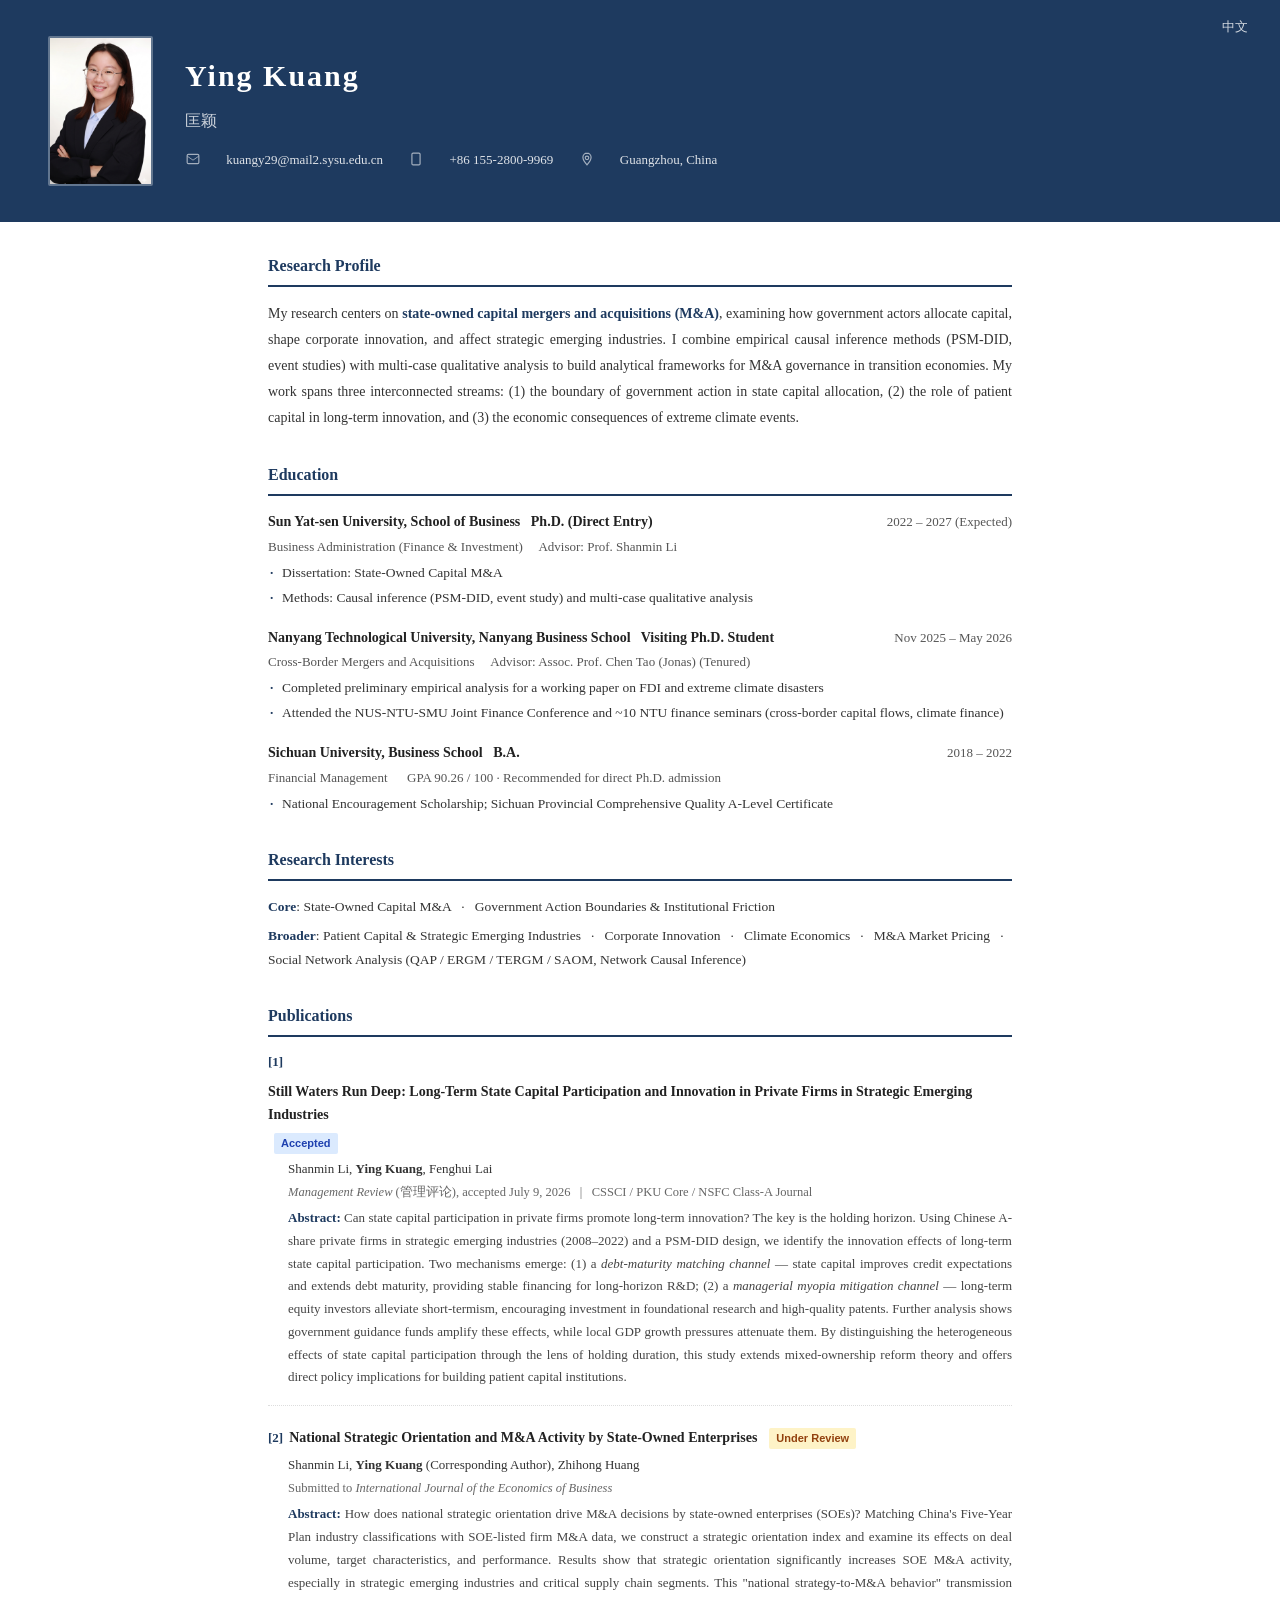
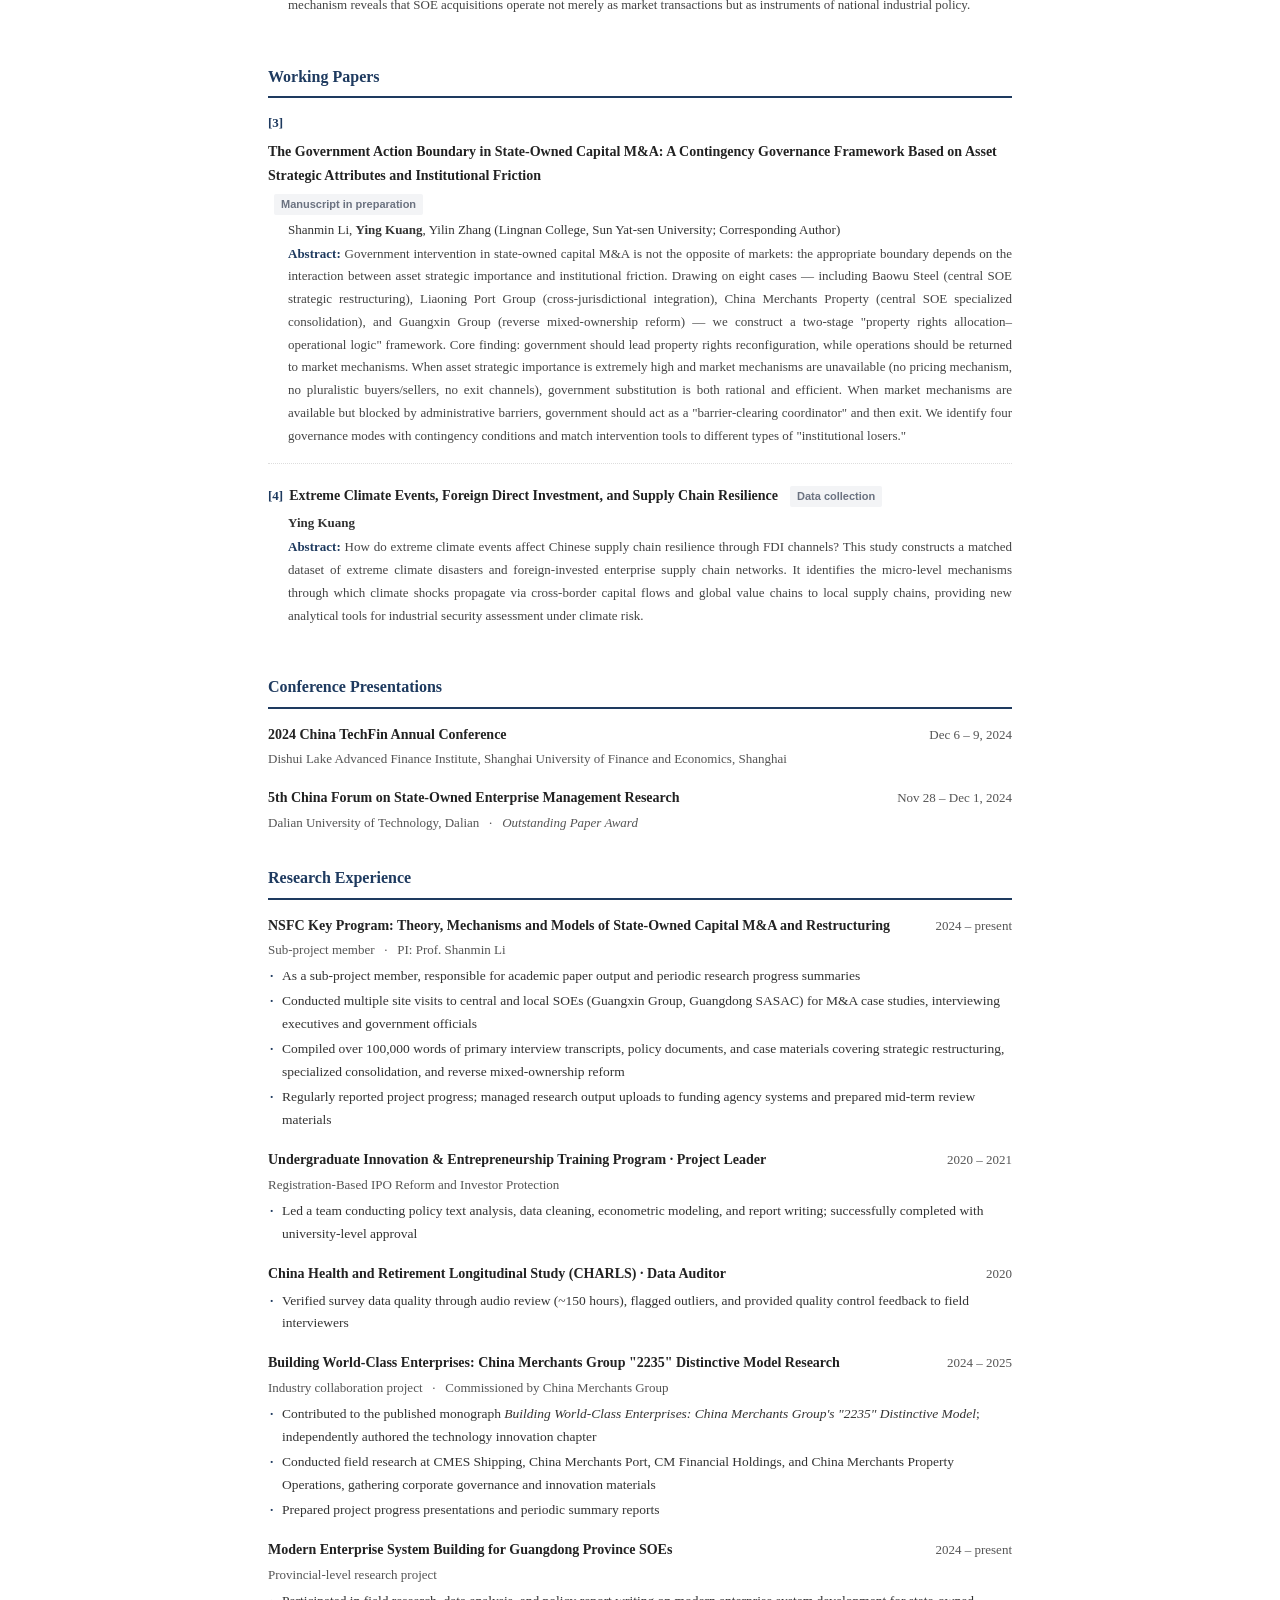
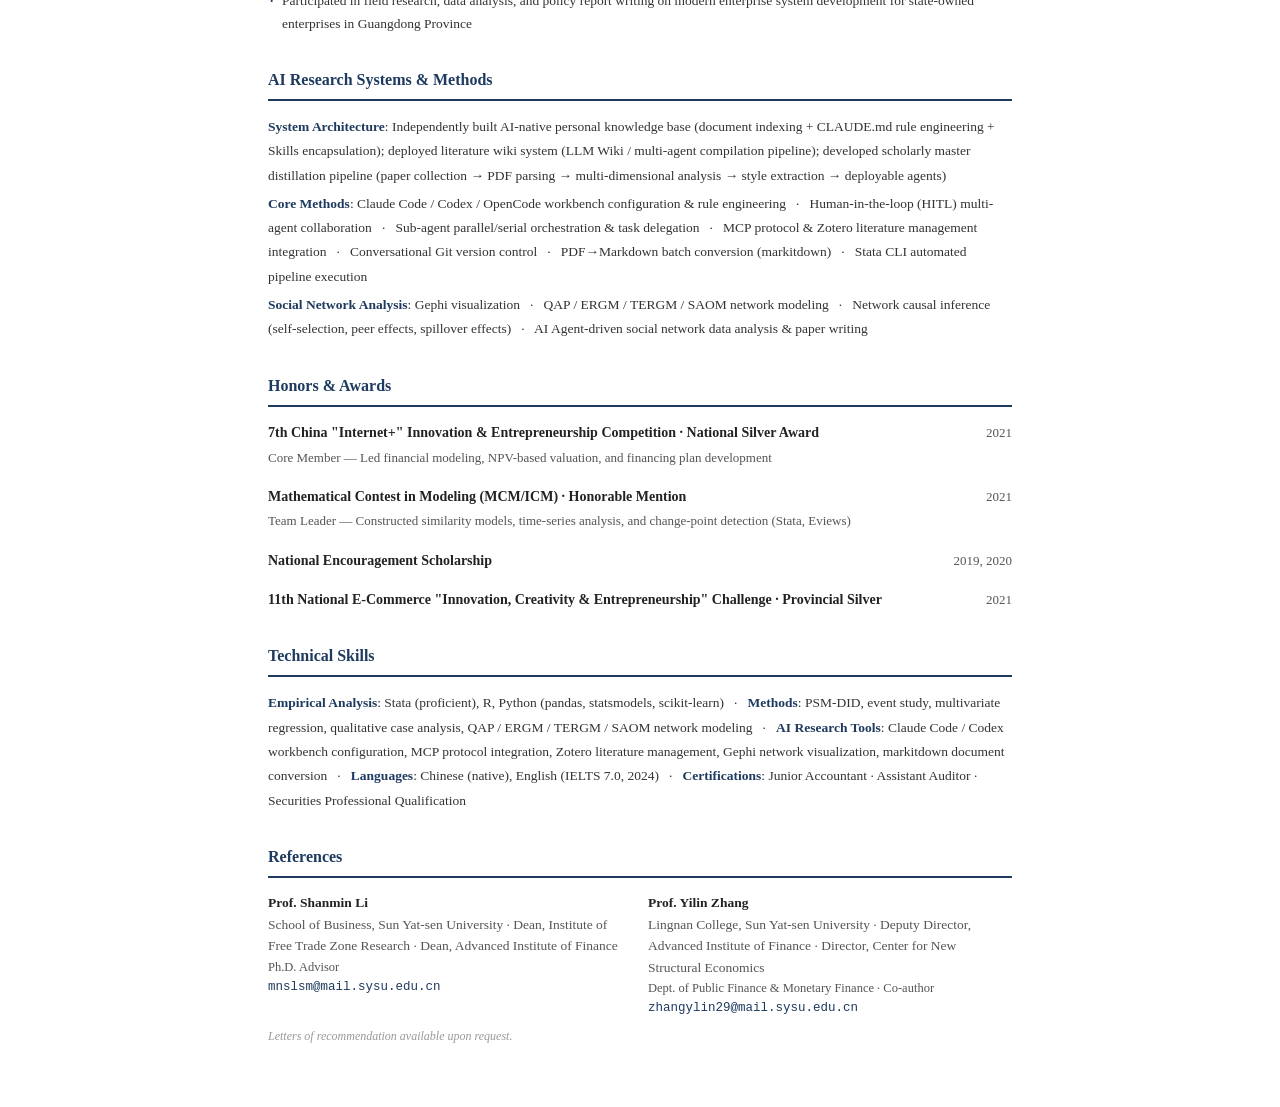
==== commit 227e559c: "feat: 补充研究项目经历与AI科研系统能力 - 研究经历：扩展NSFC重点项目职责，新增招商局2235模式和广东省国有企业现代化课题 - 新增AI科研系统与方法板块：AI原生知识库、文献维基、学术" ====
--- a/index_en.html
+++ b/index_en.html
@@ -101,7 +101,7 @@
       <strong>Core</strong>: State-Owned Capital M&amp;A &ensp;·&ensp; Government Action Boundaries &amp; Institutional Friction
     </p>
     <p class="inline-skills" style="margin-top:4px;">
-      <strong>Broader</strong>: Patient Capital &amp; Strategic Emerging Industries &ensp;·&ensp; Corporate Innovation &ensp;·&ensp; Climate Economics &ensp;·&ensp; M&amp;A Market Pricing
+      <strong>Broader</strong>: Patient Capital &amp; Strategic Emerging Industries &ensp;·&ensp; Corporate Innovation &ensp;·&ensp; Climate Economics &ensp;·&ensp; M&amp;A Market Pricing &ensp;·&ensp; Social Network Analysis (QAP / ERGM / TERGM / SAOM, Network Causal Inference)
     </p>
   </section>
 
@@ -208,13 +208,15 @@
     <h2 class="section-title" id="sec-research">Research Experience</h2>
     <div class="item">
       <div class="item-head">
-        <span class="item-title">Field Research on State-Owned Enterprise M&amp;A and Restructuring</span>
+        <span class="item-title">NSFC Key Program: Theory, Mechanisms and Models of State-Owned Capital M&A and Restructuring</span>
         <span class="item-meta">2024 – present</span>
       </div>
-      <ul class="item-desc">
-        <li>Core participant in NSFC Key Program "Theory, Mechanisms and Models of State-Owned Capital M&A and Restructuring" (PI: Prof. Shanmin Li)</li>
+      <div class="item-sub">Sub-project member &ensp;·&ensp; PI: Prof. Shanmin Li</div>
+      <ul class="item-desc">
+        <li>As a sub-project member, responsible for academic paper output and periodic research progress summaries</li>
         <li>Conducted multiple site visits to central and local SOEs (Guangxin Group, Guangdong SASAC) for M&A case studies, interviewing executives and government officials</li>
         <li>Compiled over 100,000 words of primary interview transcripts, policy documents, and case materials covering strategic restructuring, specialized consolidation, and reverse mixed-ownership reform</li>
+        <li>Regularly reported project progress; managed research output uploads to funding agency systems and prepared mid-term review materials</li>
       </ul>
     </div>
     <div class="item">
@@ -236,6 +238,42 @@
         <li>Verified survey data quality through audio review (~150 hours), flagged outliers, and provided quality control feedback to field interviewers</li>
       </ul>
     </div>
+    <div class="item">
+      <div class="item-head">
+        <span class="item-title">Building World-Class Enterprises: China Merchants Group "2235" Distinctive Model Research</span>
+        <span class="item-meta">2024 – 2025</span>
+      </div>
+      <div class="item-sub">Industry collaboration project &ensp;·&ensp; Commissioned by China Merchants Group</div>
+      <ul class="item-desc">
+        <li>Contributed to the published monograph <em>Building World-Class Enterprises: China Merchants Group's "2235" Distinctive Model</em>; independently authored the technology innovation chapter</li>
+        <li>Conducted field research at CMES Shipping, China Merchants Port, CM Financial Holdings, and China Merchants Property Operations, gathering corporate governance and innovation materials</li>
+        <li>Prepared project progress presentations and periodic summary reports</li>
+      </ul>
+    </div>
+    <div class="item">
+      <div class="item-head">
+        <span class="item-title">Modern Enterprise System Building for Guangdong Province SOEs</span>
+        <span class="item-meta">2024 – present</span>
+      </div>
+      <div class="item-sub">Provincial-level research project</div>
+      <ul class="item-desc">
+        <li>Participated in field research, data analysis, and policy report writing on modern enterprise system development for state-owned enterprises in Guangdong Province</li>
+      </ul>
+    </div>
+  </section>
+
+  <!-- AI Research Systems & Methods -->
+  <section class="section" aria-labelledby="sec-ai">
+    <h2 class="section-title" id="sec-ai">AI Research Systems &amp; Methods</h2>
+    <p class="inline-skills">
+      <strong>System Architecture</strong>: Independently built AI-native personal knowledge base (document indexing + CLAUDE.md rule engineering + Skills encapsulation); deployed literature wiki system (LLM Wiki / multi-agent compilation pipeline); developed scholarly master distillation pipeline (paper collection → PDF parsing → multi-dimensional analysis → style extraction → deployable agents)
+    </p>
+    <p class="inline-skills" style="margin-top:4px;">
+      <strong>Core Methods</strong>: Claude Code / Codex / OpenCode workbench configuration &amp; rule engineering &ensp;·&ensp; Human-in-the-loop (HITL) multi-agent collaboration &ensp;·&ensp; Sub-agent parallel/serial orchestration &amp; task delegation &ensp;·&ensp; MCP protocol &amp; Zotero literature management integration &ensp;·&ensp; Conversational Git version control &ensp;·&ensp; PDF→Markdown batch conversion (markitdown) &ensp;·&ensp; Stata CLI automated pipeline execution
+    </p>
+    <p class="inline-skills" style="margin-top:4px;">
+      <strong>Social Network Analysis</strong>: Gephi visualization &ensp;·&ensp; QAP / ERGM / TERGM / SAOM network modeling &ensp;·&ensp; Network causal inference (self-selection, peer effects, spillover effects) &ensp;·&ensp; AI Agent-driven social network data analysis &amp; paper writing
+    </p>
   </section>
 
   <!-- Honors & Awards -->
@@ -274,7 +312,8 @@
     <h2 class="section-title" id="sec-skills">Technical Skills</h2>
     <p class="inline-skills">
       <strong>Empirical Analysis</strong>: Stata (proficient), R, Python (pandas, statsmodels, scikit-learn) &ensp;·&ensp;
-      <strong>Methods</strong>: PSM-DID, event study, multivariate regression, qualitative case analysis &ensp;·&ensp;
+      <strong>Methods</strong>: PSM-DID, event study, multivariate regression, qualitative case analysis, QAP / ERGM / TERGM / SAOM network modeling &ensp;·&ensp;
+      <strong>AI Research Tools</strong>: Claude Code / Codex workbench configuration, MCP protocol integration, Zotero literature management, Gephi network visualization, markitdown document conversion &ensp;·&ensp;
       <strong>Languages</strong>: Chinese (native), English (IELTS 7.0, 2024) &ensp;·&ensp;
       <strong>Certifications</strong>: Junior Accountant · Assistant Auditor · Securities Professional Qualification
     </p>
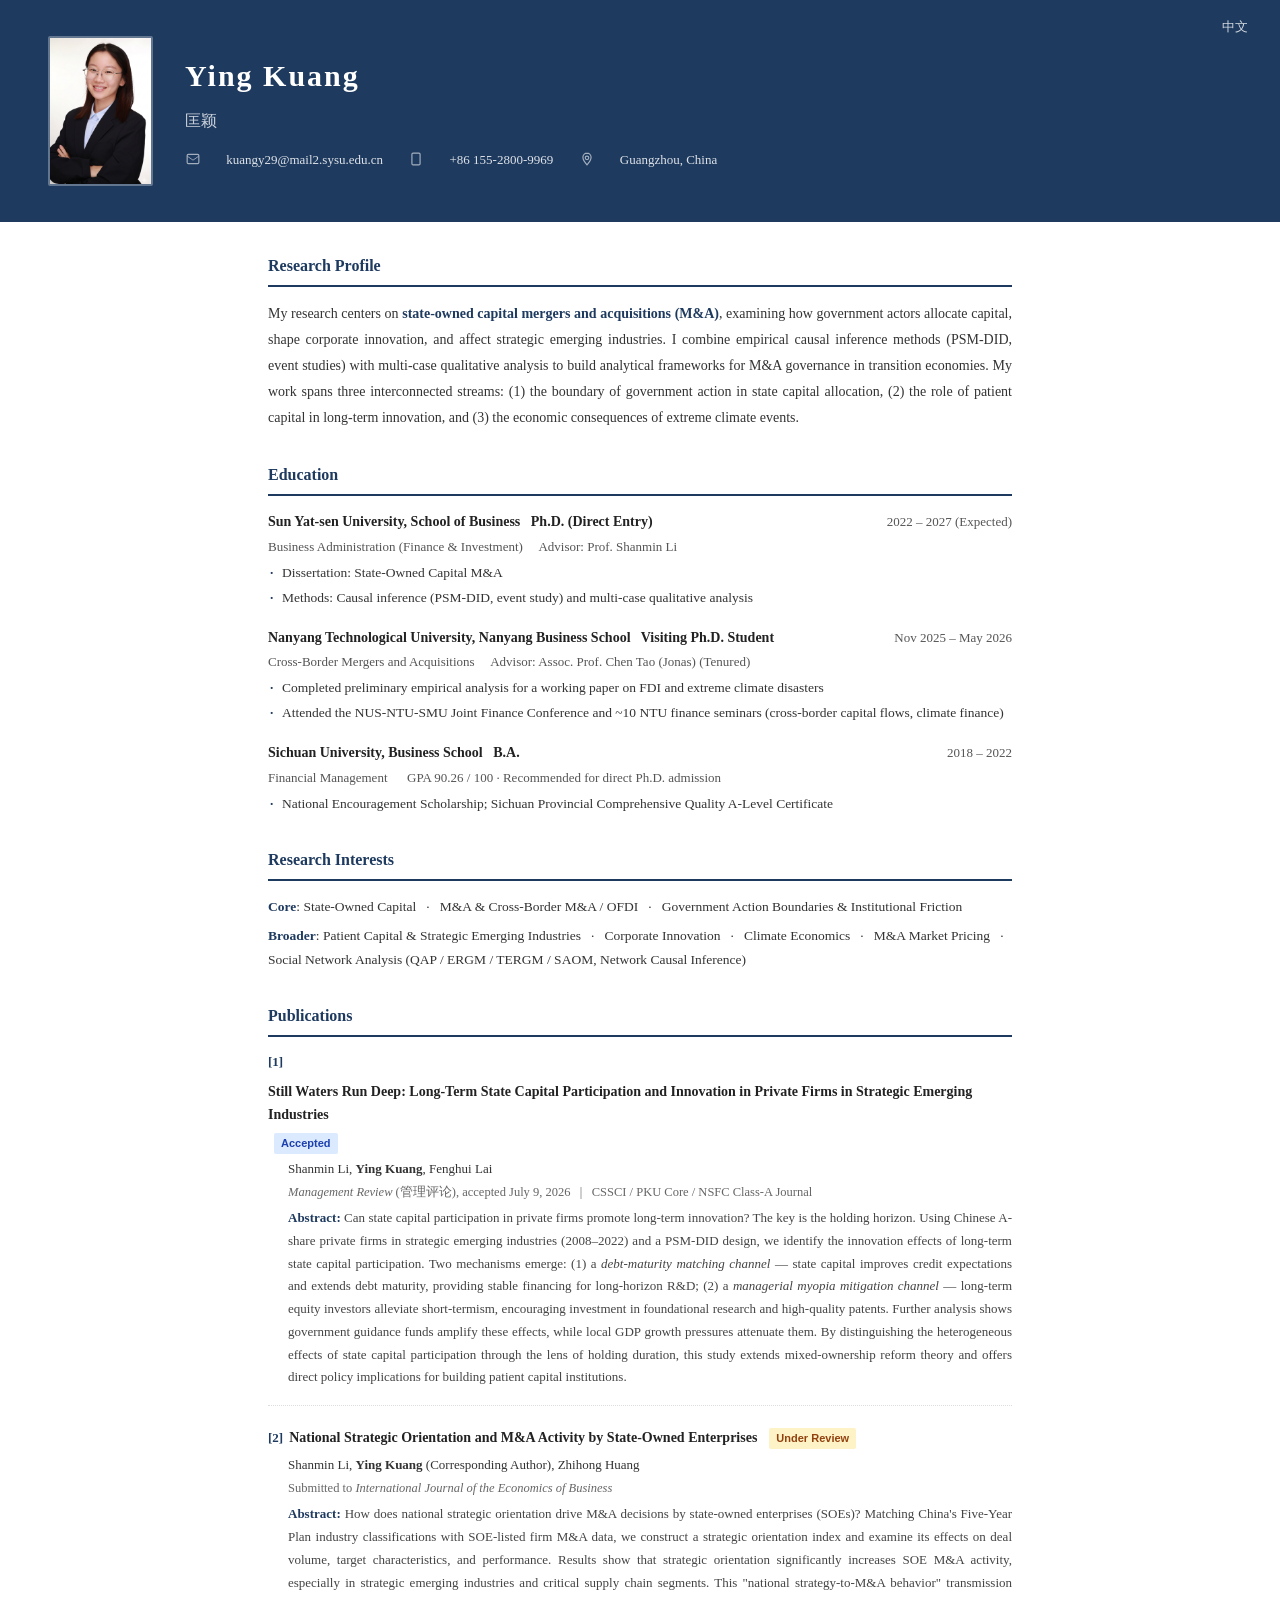
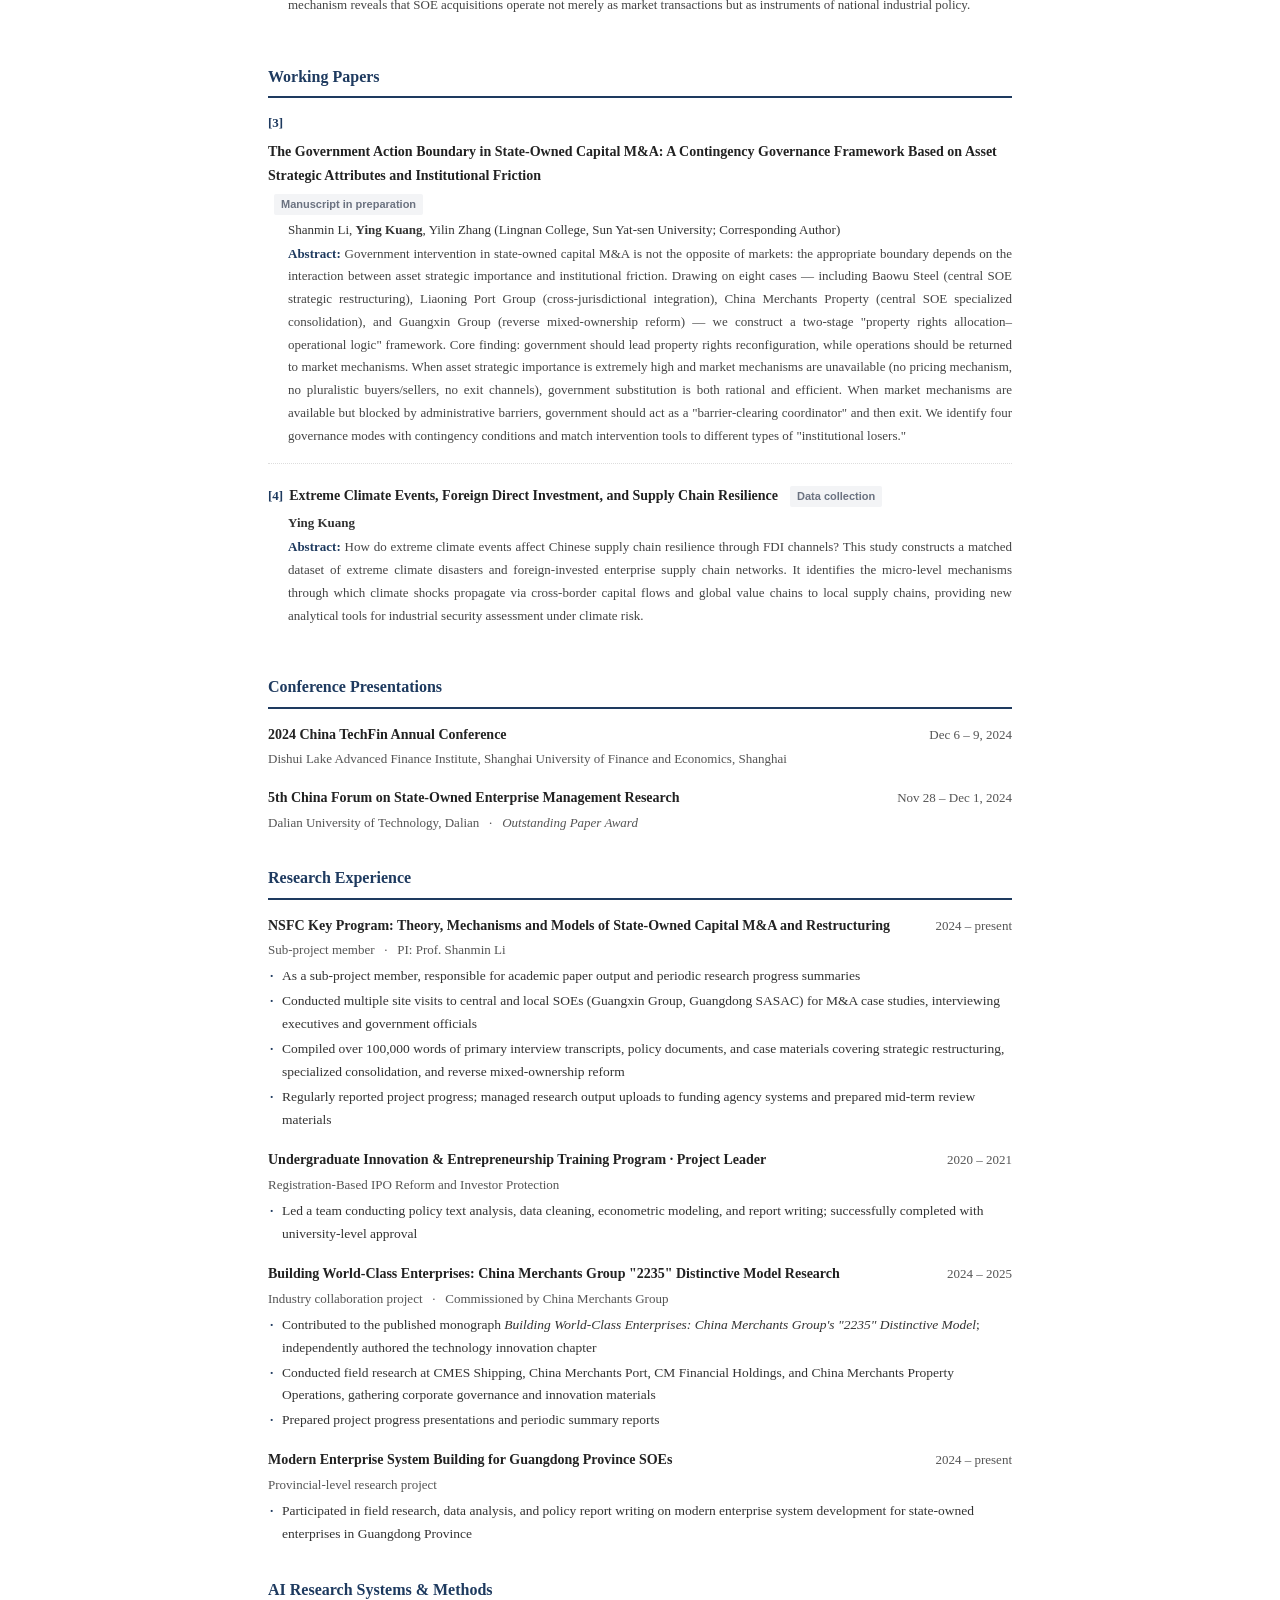
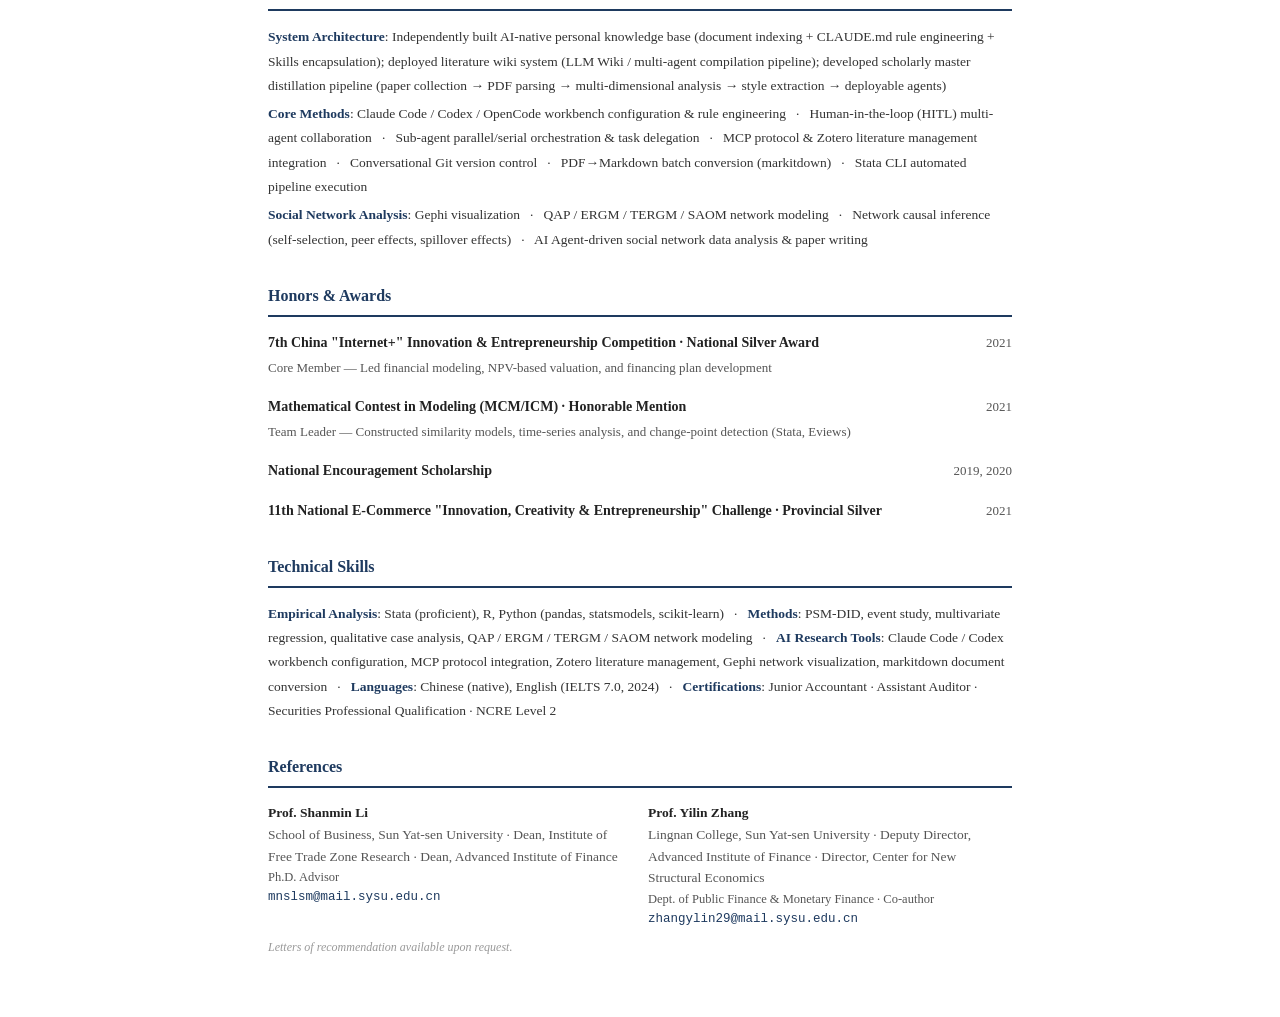
==== commit 08e2f9d1: "feat: 拆分核心领域、新增OFDI方向、补充计算机二级证书、删除CHARLS条目 Co-Authored-By: Claude <noreply@anthropic.com>" ====
--- a/index_en.html
+++ b/index_en.html
@@ -98,7 +98,7 @@
   <section class="section" aria-labelledby="sec-interests">
     <h2 class="section-title" id="sec-interests">Research Interests</h2>
     <p class="inline-skills">
-      <strong>Core</strong>: State-Owned Capital M&amp;A &ensp;·&ensp; Government Action Boundaries &amp; Institutional Friction
+      <strong>Core</strong>: State-Owned Capital &ensp;·&ensp; M&amp;A &amp; Cross-Border M&amp;A / OFDI &ensp;·&ensp; Government Action Boundaries &amp; Institutional Friction
     </p>
     <p class="inline-skills" style="margin-top:4px;">
       <strong>Broader</strong>: Patient Capital &amp; Strategic Emerging Industries &ensp;·&ensp; Corporate Innovation &ensp;·&ensp; Climate Economics &ensp;·&ensp; M&amp;A Market Pricing &ensp;·&ensp; Social Network Analysis (QAP / ERGM / TERGM / SAOM, Network Causal Inference)
@@ -231,15 +231,6 @@
     </div>
     <div class="item">
       <div class="item-head">
-        <span class="item-title">China Health and Retirement Longitudinal Study (CHARLS) · Data Auditor</span>
-        <span class="item-meta">2020</span>
-      </div>
-      <ul class="item-desc">
-        <li>Verified survey data quality through audio review (~150 hours), flagged outliers, and provided quality control feedback to field interviewers</li>
-      </ul>
-    </div>
-    <div class="item">
-      <div class="item-head">
         <span class="item-title">Building World-Class Enterprises: China Merchants Group "2235" Distinctive Model Research</span>
         <span class="item-meta">2024 – 2025</span>
       </div>
@@ -315,7 +306,7 @@
       <strong>Methods</strong>: PSM-DID, event study, multivariate regression, qualitative case analysis, QAP / ERGM / TERGM / SAOM network modeling &ensp;·&ensp;
       <strong>AI Research Tools</strong>: Claude Code / Codex workbench configuration, MCP protocol integration, Zotero literature management, Gephi network visualization, markitdown document conversion &ensp;·&ensp;
       <strong>Languages</strong>: Chinese (native), English (IELTS 7.0, 2024) &ensp;·&ensp;
-      <strong>Certifications</strong>: Junior Accountant · Assistant Auditor · Securities Professional Qualification
+      <strong>Certifications</strong>: Junior Accountant · Assistant Auditor · Securities Professional Qualification · NCRE Level 2
     </p>
   </section>
 
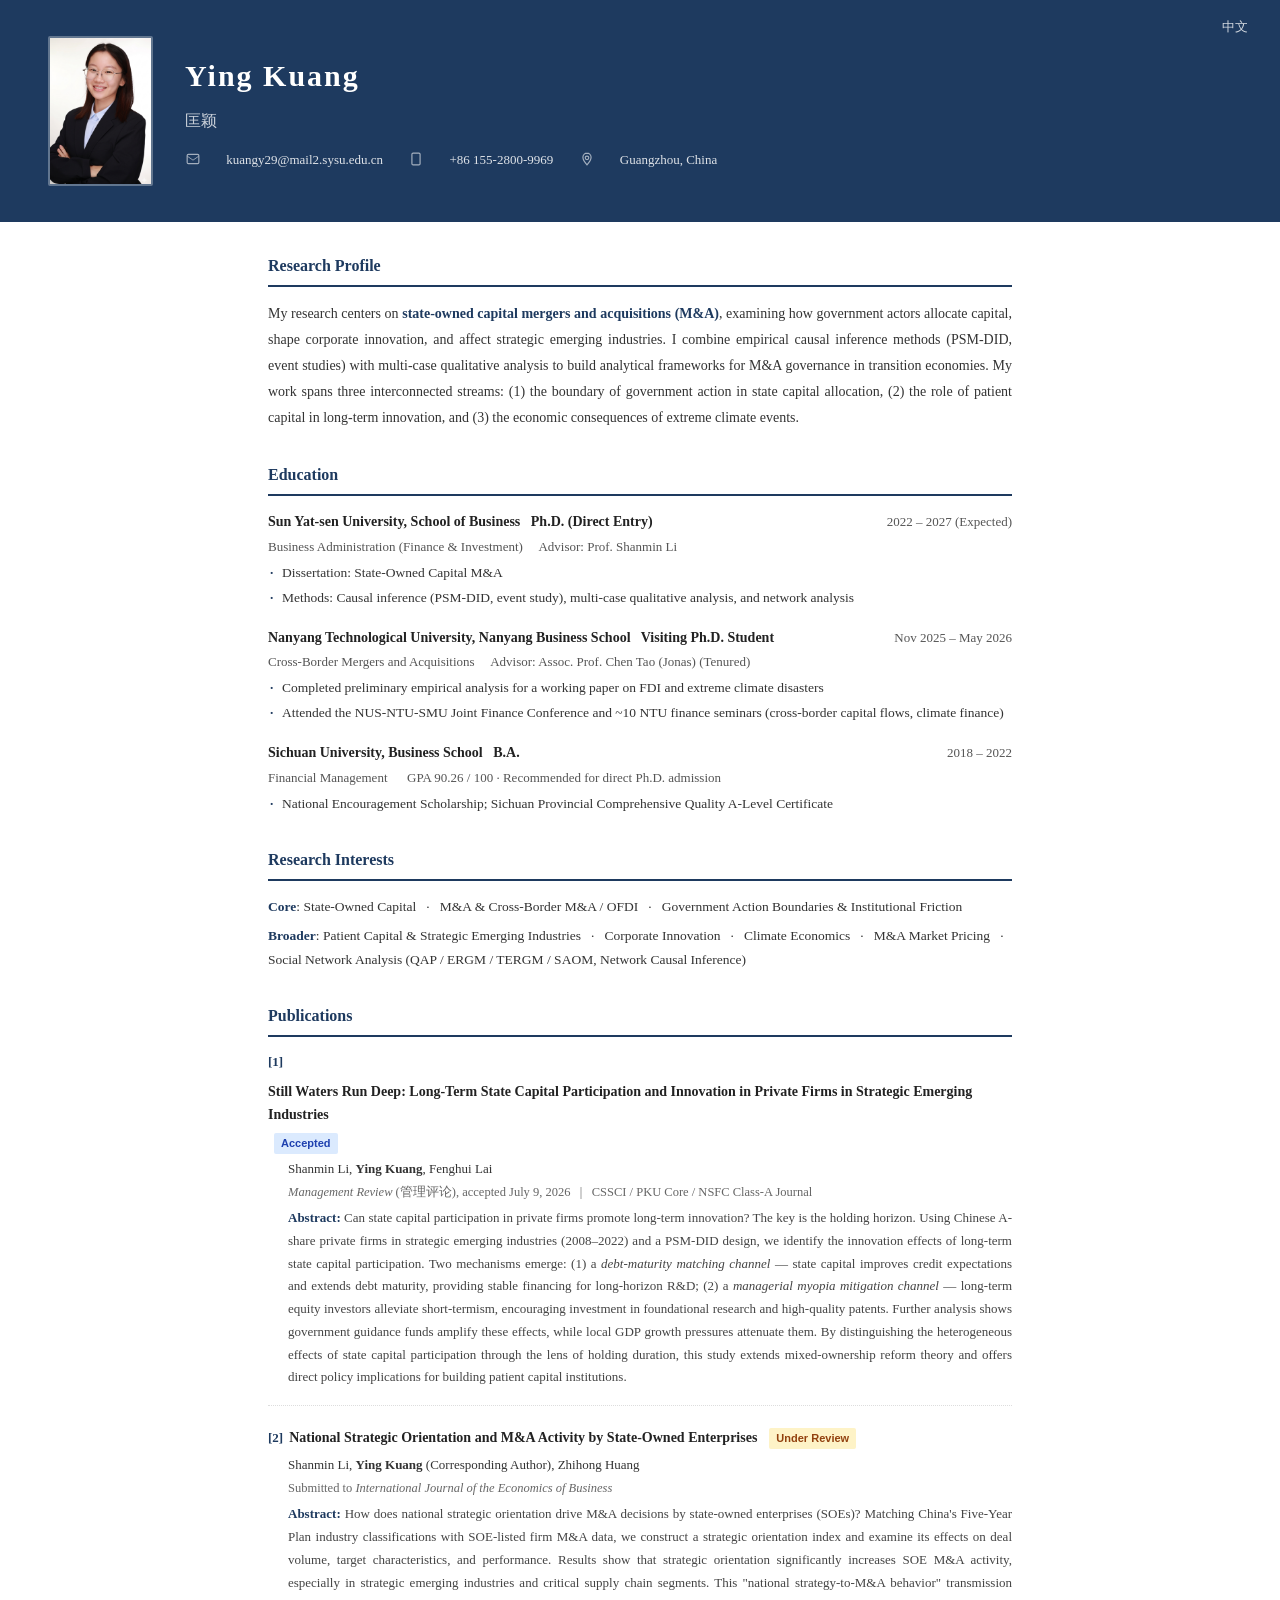
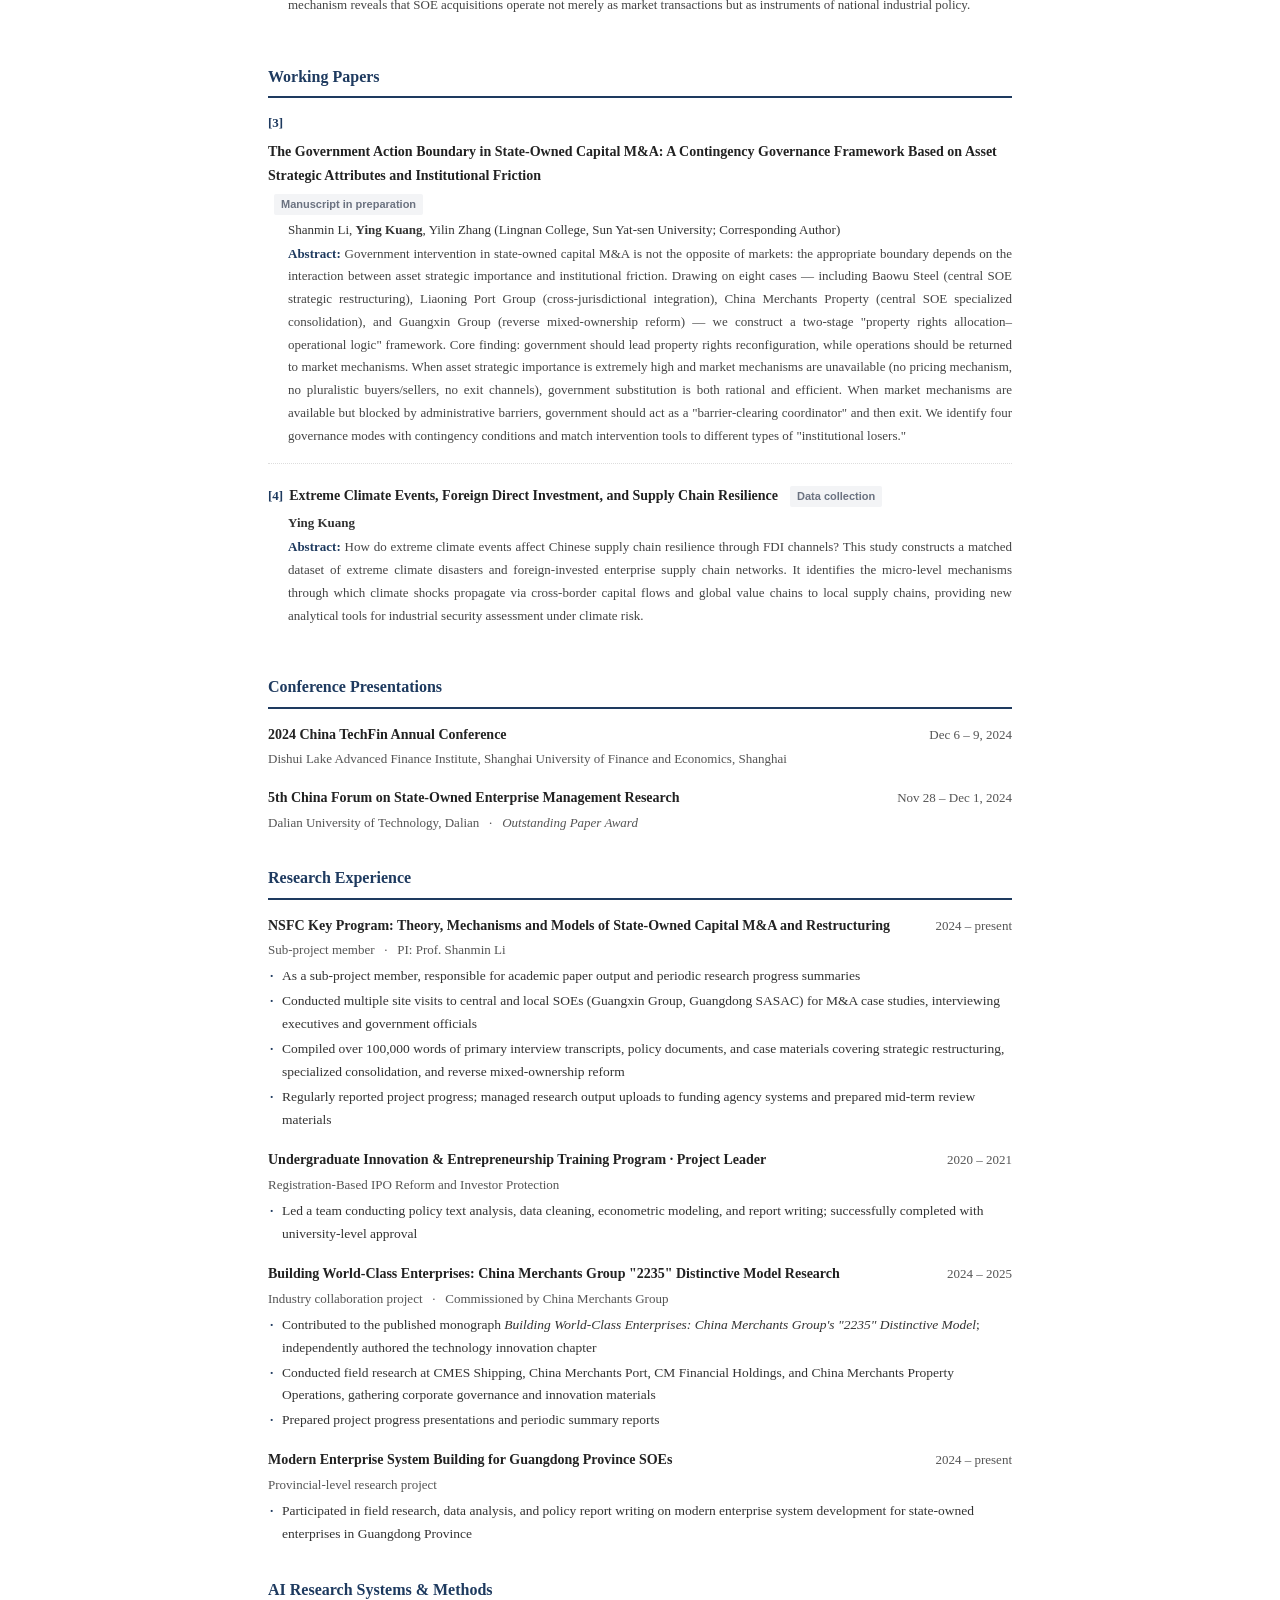
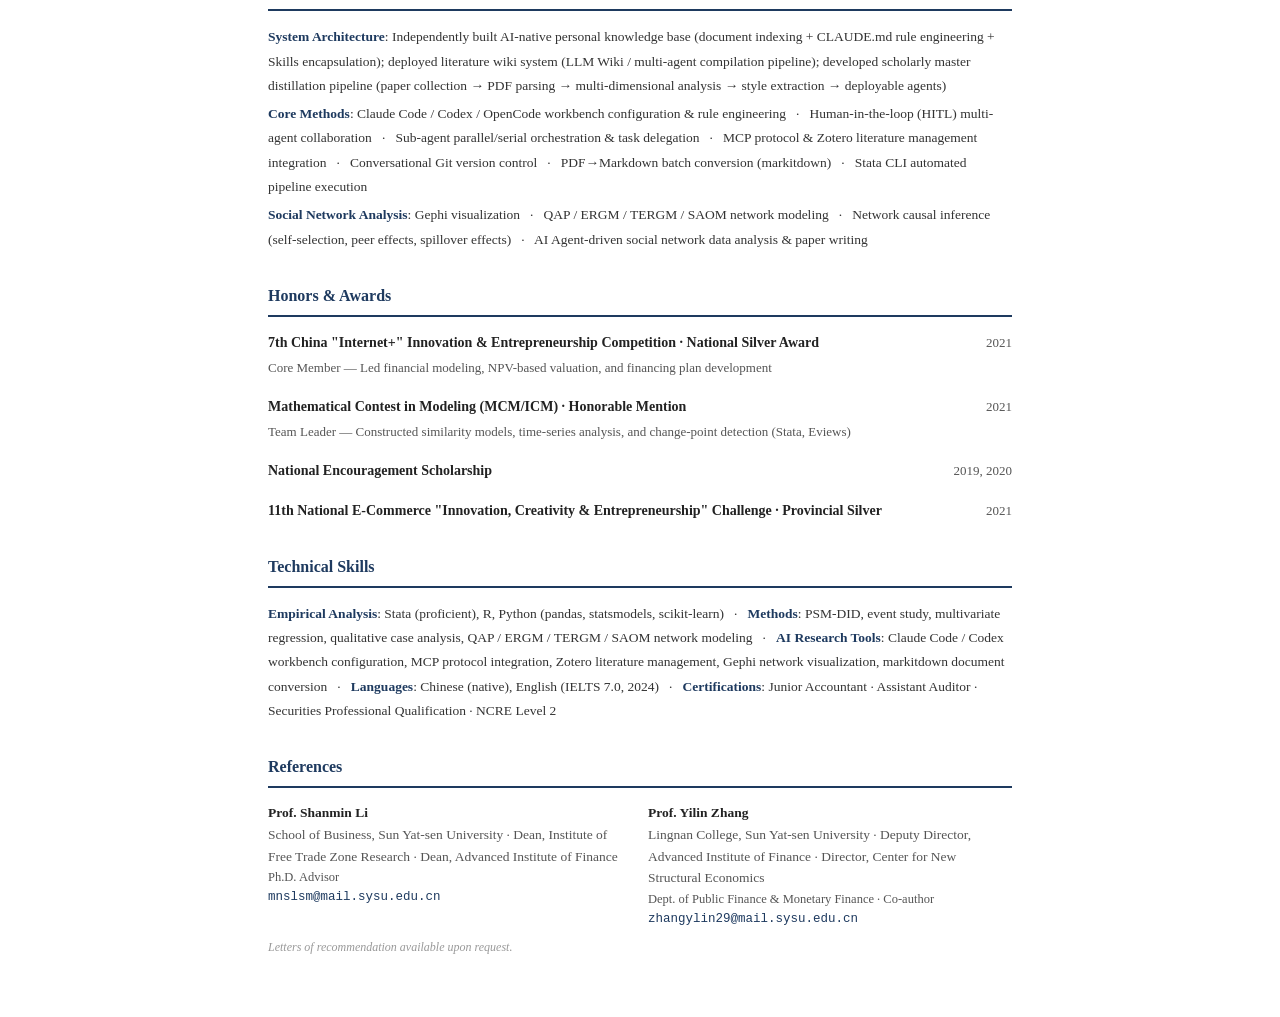
==== commit 9a2f9296: "fix: 博士研究方法补充网络分析 Co-Authored-By: Claude <noreply@anthropic.com>" ====
--- a/index_en.html
+++ b/index_en.html
@@ -68,7 +68,7 @@
       <div class="item-sub">Business Administration (Finance &amp; Investment) &emsp;Advisor: Prof. Shanmin Li</div>
       <ul class="item-desc">
         <li>Dissertation: State-Owned Capital M&amp;A</li>
-        <li>Methods: Causal inference (PSM-DID, event study) and multi-case qualitative analysis</li>
+        <li>Methods: Causal inference (PSM-DID, event study), multi-case qualitative analysis, and network analysis</li>
       </ul>
     </div>
     <div class="item">
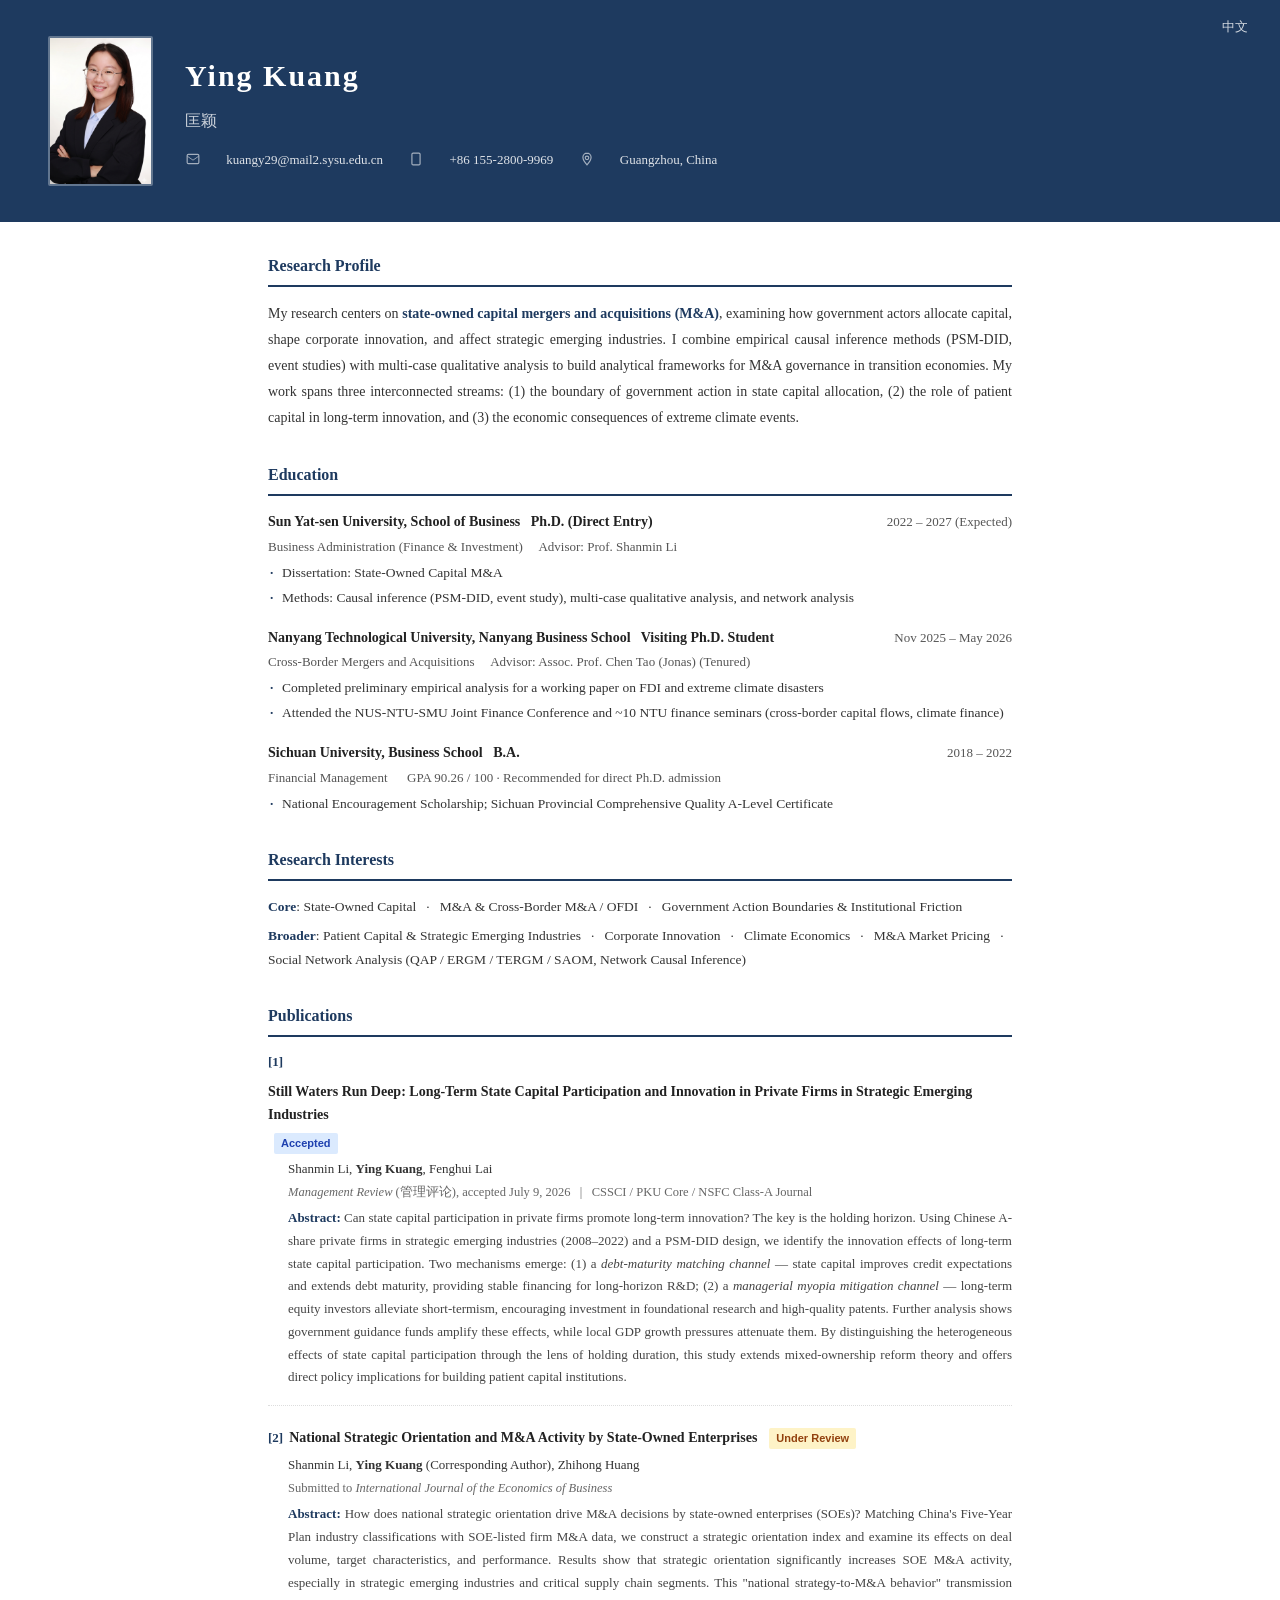
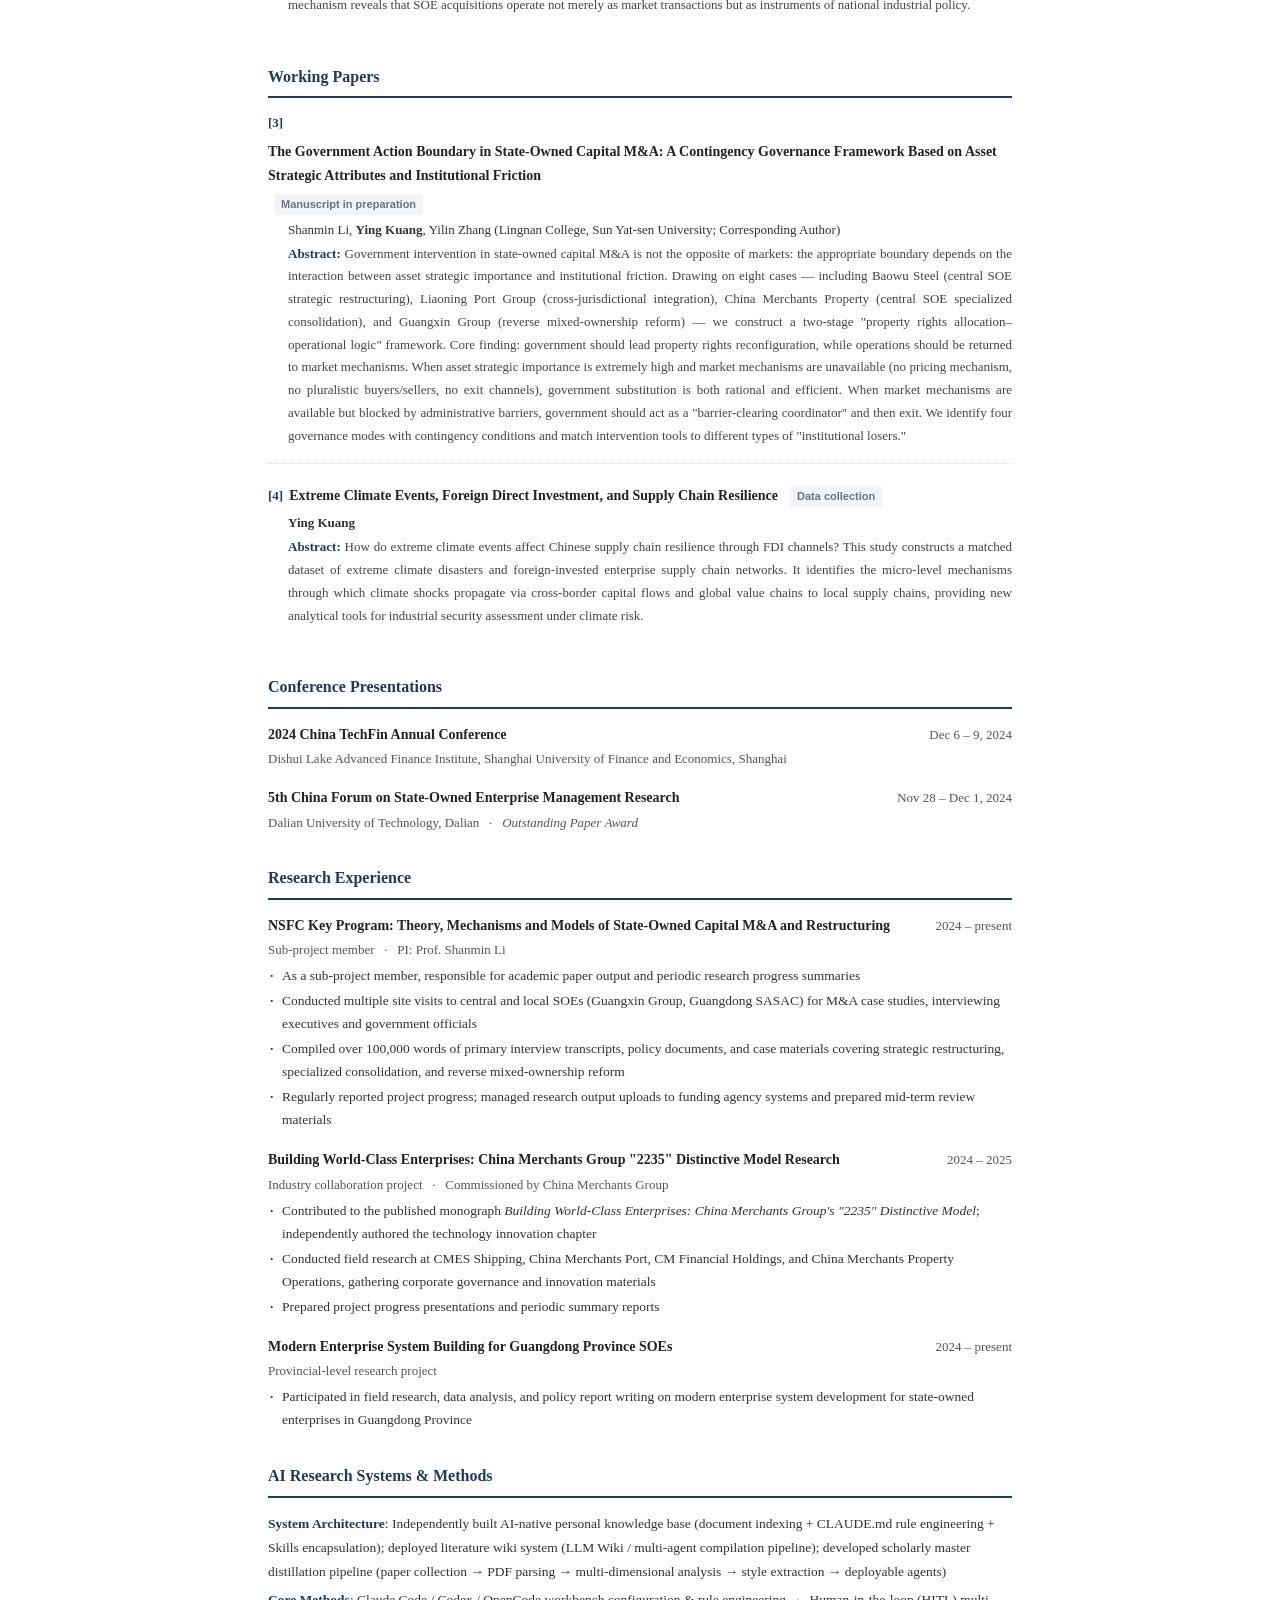
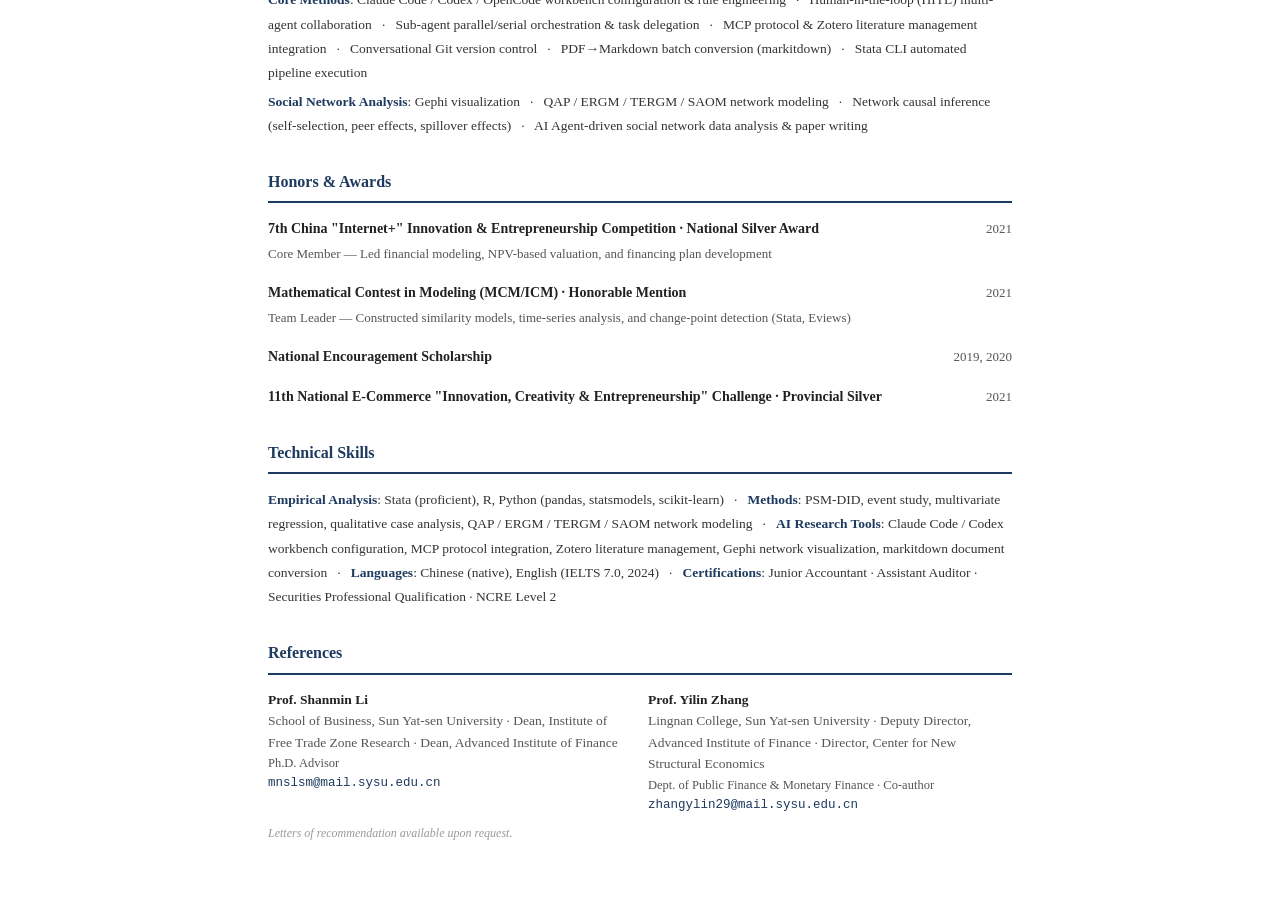
==== commit 9ebf64e2: "fix: 删除大学生创新创业训练计划条目 Co-Authored-By: Claude <noreply@anthropic.com>" ====
--- a/index_en.html
+++ b/index_en.html
@@ -221,16 +221,6 @@
     </div>
     <div class="item">
       <div class="item-head">
-        <span class="item-title">Undergraduate Innovation &amp; Entrepreneurship Training Program · Project Leader</span>
-        <span class="item-meta">2020 – 2021</span>
-      </div>
-      <div class="item-sub">Registration-Based IPO Reform and Investor Protection</div>
-      <ul class="item-desc">
-        <li>Led a team conducting policy text analysis, data cleaning, econometric modeling, and report writing; successfully completed with university-level approval</li>
-      </ul>
-    </div>
-    <div class="item">
-      <div class="item-head">
         <span class="item-title">Building World-Class Enterprises: China Merchants Group "2235" Distinctive Model Research</span>
         <span class="item-meta">2024 – 2025</span>
       </div>
